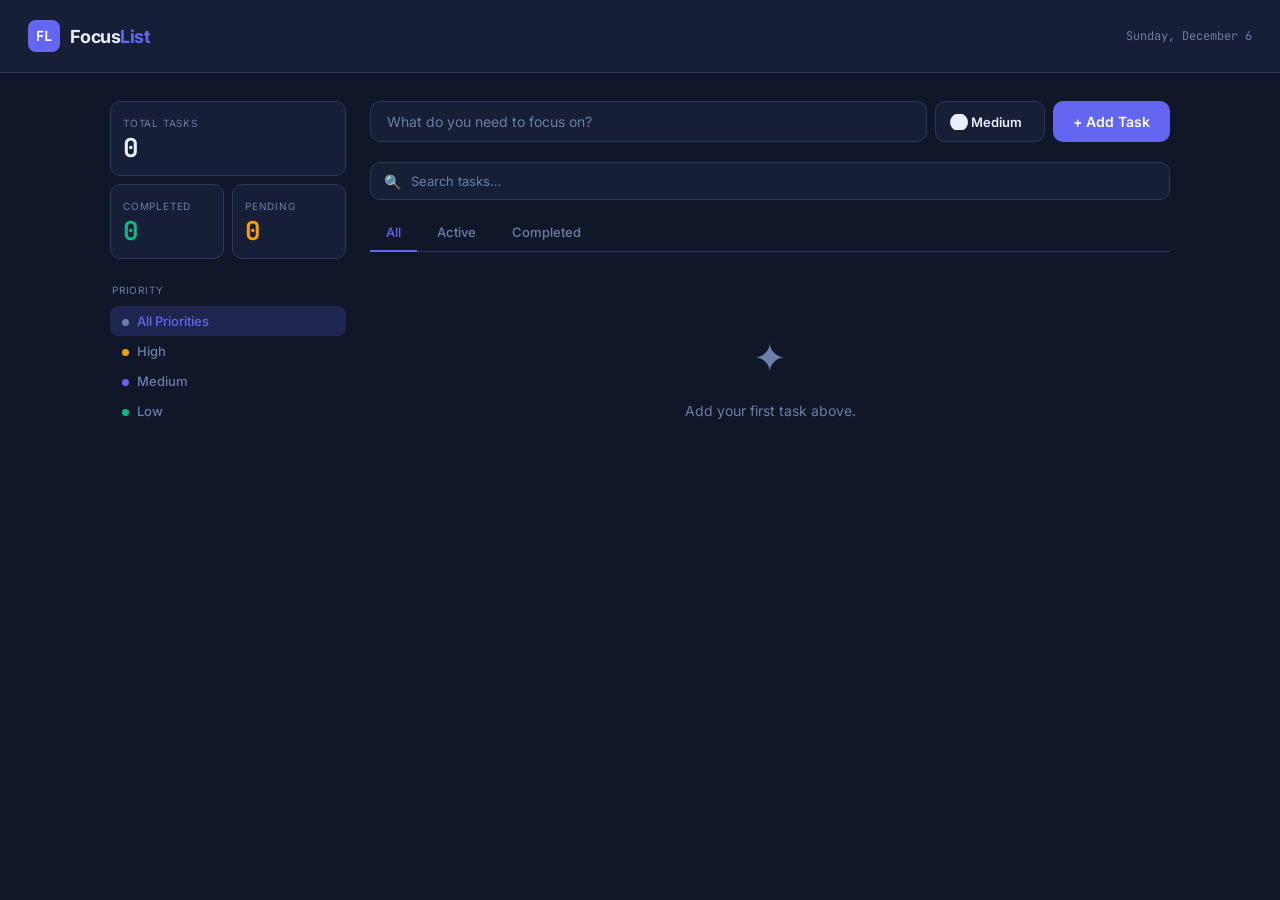
==== index.html @ 8191a0c1 "." ====
<!DOCTYPE html>
<html lang="en">
<head>
  <meta charset="UTF-8">
  <meta name="viewport" content="width=device-width, initial-scale=1, viewport-fit=cover">
  <title>FocusList</title>
  <link rel="preconnect" href="https://fonts.googleapis.com">
  <link href="https://fonts.googleapis.com/css2?family=Inter:wght@400;500;600;700&family=JetBrains+Mono:wght@500;700&display=swap" rel="stylesheet">
  <link rel="stylesheet" href="style.css">
</head>
<body>
<div class="app">

  <header>
    <div class="logo">
      <div class="logo-mark">FL</div>
      <div class="logo-name">Focus<span>List</span></div>
    </div>
    <div class="header-date" id="headerDate"></div>
  </header>

  <main>
    <!-- SIDEBAR -->
    <aside class="sidebar">
      <div class="stats-block">
        <div class="stats-grid">
          <div class="stat-card total">
            <div class="stat-label">Total Tasks</div>
            <div class="stat-value total-v" id="statTotal">0</div>
          </div>
          <div class="stat-card">
            <div class="stat-label">Completed</div>
            <div class="stat-value done-v" id="statDone">0</div>
          </div>
          <div class="stat-card">
            <div class="stat-label">Pending</div>
            <div class="stat-value pend-v" id="statPend">0</div>
          </div>
        </div>
      </div>

      <div class="filter-group">
        <div class="section-label">Priority</div>
        <div class="filter-row" id="prioFilters">
          <button class="filter-btn active" data-prio="All">
            <span class="dot dot-all"></span>All Priorities
          </button>
          <button class="filter-btn" data-prio="High">
            <span class="dot dot-high"></span>High
          </button>
          <button class="filter-btn" data-prio="Medium">
            <span class="dot dot-med"></span>Medium
          </button>
          <button class="filter-btn" data-prio="Low">
            <span class="dot dot-low"></span>Low
          </button>
        </div>
      </div>
    </aside>

    <!-- MAIN PANEL -->
    <section class="panel">

      <!-- Add Task -->
      <div class="add-form">
        <input class="add-input" id="taskInput" type="text" placeholder="What do you need to focus on?" maxlength="200" />
        <select class="prio-select" id="prioSelect">
          <option value="Medium">⬤ Medium</option>
          <option value="High">⬤ High</option>
          <option value="Low">⬤ Low</option>
        </select>
        <button class="add-btn" id="addBtn">+ Add Task</button>
      </div>

      <!-- Search -->
      <div class="search-bar">
        <span class="search-icon">&#128269;</span>
        <input class="search-input" id="searchInput" type="text" placeholder="Search tasks…" />
      </div>

      <!-- Status Tabs -->
      <div class="status-tabs" id="statusTabs">
        <button class="tab-btn active" data-status="All">All</button>
        <button class="tab-btn" data-status="Active">Active</button>
        <button class="tab-btn" data-status="Completed">Completed</button>
      </div>

      <!-- Task List -->
      <div class="task-list" id="taskList"></div>

    </section>
  </main>

</div>
<script src="app.js"></script>
</body>
</html>
---- style.css ----
/* ── CSS VARIABLES ── */
:root {
  --bg:          #0F1729;
  --surface:     #161F35;
  --surface2:    #1E2A42;
  --border:      #2A3A5C;
  --text:        #E8EEFF;
  --muted:       #6B7FA8;
  --accent:      #6366F1;
  --accent-glow: rgba(99, 102, 241, 0.18);
  --high:        #F59E0B;
  --med:         #6366F1;
  --low:         #10B981;
  --danger:      #F43F5E;
  --done-text:   #4A5B80;
  box-sizing: border-box;
  padding-top: env(safe-area-inset-top, 0px);
  padding-bottom: env(safe-area-inset-bottom, 0px);
}

*, *::before, *::after {
  box-sizing: inherit;
  margin: 0;
  padding: 0;
}

html {
  height: 100%;
  scroll-padding-top: env(safe-area-inset-top, 0px);
}

body {
  font-family: 'Inter', sans-serif;
  background: var(--bg);
  color: var(--text);
  min-height: 100%;
  line-height: 1.5;
}

@media (prefers-reduced-motion: reduce) {
  * { transition: none !important; animation: none !important; }
}


/* ── LAYOUT ── */
.app {
  display: flex;
  flex-direction: column;
  min-height: 100vh;
}

header {
  padding: 20px 28px;
  border-bottom: 1px solid var(--border);
  display: flex;
  align-items: center;
  justify-content: space-between;
  background: var(--surface);
  position: sticky;
  top: 0;
  z-index: 10;
}

.logo {
  display: flex;
  align-items: center;
  gap: 10px;
}

.logo-mark {
  width: 32px;
  height: 32px;
  background: var(--accent);
  border-radius: 8px;
  display: flex;
  align-items: center;
  justify-content: center;
  font-family: 'JetBrains Mono', monospace;
  font-weight: 700;
  font-size: 14px;
  color: #fff;
}

.logo-name {
  font-size: 18px;
  font-weight: 700;
  letter-spacing: -0.03em;
}

.logo-name span { color: var(--accent); }

.header-date {
  font-size: 12px;
  color: var(--muted);
  font-family: 'JetBrains Mono', monospace;
}

main {
  display: grid;
  grid-template-columns: 260px 1fr;
  gap: 0;
  flex: 1;
  max-width: 1100px;
  width: 100%;
  margin: 0 auto;
  padding: 28px 20px;
  align-items: start;
}


/* ── SIDEBAR ── */
.sidebar {
  position: sticky;
  top: 88px;
  padding-right: 24px;
}

.stats-grid {
  display: grid;
  grid-template-columns: 1fr 1fr;
  gap: 8px;
  margin-bottom: 24px;
}

.stat-card {
  background: var(--surface);
  border: 1px solid var(--border);
  border-radius: 10px;
  padding: 14px 12px;
}

.stat-card.total { grid-column: span 2; }

.stat-label {
  font-size: 10px;
  color: var(--muted);
  text-transform: uppercase;
  letter-spacing: 0.08em;
  margin-bottom: 4px;
}

.stat-value {
  font-family: 'JetBrains Mono', monospace;
  font-size: 26px;
  font-weight: 700;
  line-height: 1;
}

.stat-value.total-v { color: var(--text); }
.stat-value.done-v  { color: var(--low); }
.stat-value.pend-v  { color: var(--high); }

.section-label {
  font-size: 10px;
  color: var(--muted);
  text-transform: uppercase;
  letter-spacing: 0.08em;
  margin-bottom: 8px;
  padding-left: 2px;
}

.filter-group { margin-bottom: 20px; }

.filter-btn {
  display: block;
  width: 100%;
  background: none;
  border: none;
  cursor: pointer;
  text-align: left;
  color: var(--muted);
  font-family: 'Inter', sans-serif;
  font-size: 13px;
  font-weight: 500;
  padding: 7px 12px;
  border-radius: 8px;
  transition: background 0.15s, color 0.15s;
}

.filter-btn:hover { background: var(--surface2); color: var(--text); }
.filter-btn.active { background: var(--accent-glow); color: var(--accent); }

.filter-btn .dot {
  display: inline-block;
  width: 7px;
  height: 7px;
  border-radius: 50%;
  margin-right: 8px;
  vertical-align: middle;
}

.dot-all  { background: var(--muted); }
.dot-high { background: var(--high); }
.dot-med  { background: var(--med); }
.dot-low  { background: var(--low); }


/* ── MAIN PANEL ── */
.panel { flex: 1; }

.add-form {
  display: flex;
  gap: 8px;
  margin-bottom: 20px;
  flex-wrap: wrap;
}

.add-input {
  flex: 1;
  min-width: 180px;
  background: var(--surface);
  border: 1px solid var(--border);
  border-radius: 10px;
  padding: 11px 16px;
  font-family: 'Inter', sans-serif;
  font-size: 14px;
  color: var(--text);
  outline: none;
  transition: border-color 0.15s;
}

.add-input:focus { border-color: var(--accent); }
.add-input::placeholder { color: var(--muted); }

.prio-select {
  background: var(--surface);
  border: 1px solid var(--border);
  border-radius: 10px;
  padding: 11px 14px;
  font-family: 'Inter', sans-serif;
  font-size: 13px;
  font-weight: 600;
  color: var(--text);
  outline: none;
  cursor: pointer;
  transition: border-color 0.15s;
  appearance: none;
  -webkit-appearance: none;
  min-width: 110px;
}

.prio-select:focus { border-color: var(--accent); }
.prio-select option { background: var(--surface); }

.add-btn {
  background: var(--accent);
  border: none;
  border-radius: 10px;
  color: #fff;
  font-family: 'Inter', sans-serif;
  font-size: 14px;
  font-weight: 600;
  padding: 11px 20px;
  cursor: pointer;
  transition: opacity 0.15s, transform 0.1s;
  white-space: nowrap;
}

.add-btn:hover  { opacity: 0.88; }
.add-btn:active { transform: scale(0.97); }

.search-bar {
  position: relative;
  margin-bottom: 16px;
}

.search-icon {
  position: absolute;
  left: 14px;
  top: 50%;
  transform: translateY(-50%);
  color: var(--muted);
  pointer-events: none;
  font-size: 14px;
}

.search-input {
  width: 100%;
  background: var(--surface);
  border: 1px solid var(--border);
  border-radius: 10px;
  padding: 10px 16px 10px 40px;
  font-family: 'Inter', sans-serif;
  font-size: 13px;
  color: var(--text);
  outline: none;
  transition: border-color 0.15s;
}

.search-input:focus { border-color: var(--accent); }
.search-input::placeholder { color: var(--muted); }

.status-tabs {
  display: flex;
  gap: 4px;
  margin-bottom: 16px;
  border-bottom: 1px solid var(--border);
  padding-bottom: 0;
}

.tab-btn {
  background: none;
  border: none;
  cursor: pointer;
  font-family: 'Inter', sans-serif;
  font-size: 13px;
  font-weight: 500;
  color: var(--muted);
  padding: 8px 16px 10px;
  border-bottom: 2px solid transparent;
  margin-bottom: -1px;
  transition: color 0.15s, border-color 0.15s;
}

.tab-btn:hover { color: var(--text); }
.tab-btn.active { color: var(--accent); border-bottom-color: var(--accent); }


/* ── TASK LIST ── */
.task-list {
  display: flex;
  flex-direction: column;
  gap: 8px;
}

.task-item {
  background: var(--surface);
  border: 1px solid var(--border);
  border-radius: 10px;
  padding: 14px 16px;
  display: flex;
  align-items: flex-start;
  gap: 12px;
  border-left: 3px solid transparent;
  transition: border-color 0.15s, background 0.15s;
}

.task-item:hover { background: var(--surface2); }
.task-item[data-priority="High"]   { border-left-color: var(--high); }
.task-item[data-priority="Medium"] { border-left-color: var(--med);  }
.task-item[data-priority="Low"]    { border-left-color: var(--low);  }

.task-item.done { opacity: 0.6; }
.task-item.done .task-title {
  text-decoration: line-through;
  color: var(--done-text);
}

.check-btn {
  width: 20px;
  height: 20px;
  min-width: 20px;
  border-radius: 6px;
  border: 2px solid var(--border);
  background: none;
  cursor: pointer;
  display: flex;
  align-items: center;
  justify-content: center;
  transition: border-color 0.15s, background 0.15s;
  margin-top: 1px;
}

.check-btn:hover { border-color: var(--low); }
.check-btn.checked { background: var(--low); border-color: var(--low); }

.check-btn .tick {
  color: #fff;
  font-size: 11px;
  display: none;
}
.check-btn.checked .tick { display: block; }

.task-body {
  flex: 1;
  min-width: 0;
}

.task-title {
  font-size: 14px;
  font-weight: 500;
  word-break: break-word;
}

.task-meta {
  display: flex;
  align-items: center;
  gap: 8px;
  margin-top: 5px;
  flex-wrap: wrap;
}

.priority-badge {
  font-size: 10px;
  font-weight: 600;
  padding: 2px 8px;
  border-radius: 20px;
  font-family: 'JetBrains Mono', monospace;
  letter-spacing: 0.04em;
}

.badge-High   { background: rgba(245, 158, 11, 0.15); color: var(--high); }
.badge-Medium { background: rgba(99, 102, 241, 0.15);  color: var(--med);  }
.badge-Low    { background: rgba(16, 185, 129, 0.15);  color: var(--low);  }

.task-actions {
  display: flex;
  gap: 6px;
}

.icon-btn {
  background: none;
  border: none;
  cursor: pointer;
  color: var(--muted);
  padding: 4px;
  border-radius: 6px;
  font-size: 14px;
  transition: color 0.15s, background 0.15s;
  line-height: 1;
}

.icon-btn:hover        { background: var(--surface2); }
.icon-btn.edit:hover   { color: var(--accent); }
.icon-btn.del:hover    { color: var(--danger); }


/* ── INLINE EDIT ── */
.task-edit-input {
  background: var(--surface2);
  border: 1px solid var(--accent);
  border-radius: 6px;
  padding: 4px 10px;
  font-family: 'Inter', sans-serif;
  font-size: 14px;
  font-weight: 500;
  color: var(--text);
  outline: none;
  width: 100%;
}


/* ── EMPTY STATE ── */
.empty-state {
  text-align: center;
  padding: 60px 20px;
  color: var(--muted);
}

.empty-icon { font-size: 40px; margin-bottom: 12px; }
.empty-msg  { font-size: 14px; }


/* ── SCROLLBAR ── */
::-webkit-scrollbar { width: 6px; }
::-webkit-scrollbar-track { background: transparent; }
::-webkit-scrollbar-thumb { background: var(--border); border-radius: 3px; }


/* ── RESPONSIVE ── */
@media (max-width: 780px) {
  main {
    grid-template-columns: 1fr;
    padding: 16px 12px;
  }

  .sidebar {
    position: static;
    padding-right: 0;
    margin-bottom: 20px;
    display: grid;
    grid-template-columns: 1fr 1fr;
    gap: 0 16px;
  }

  .stats-block { grid-column: span 2; }

  .filter-row {
    display: flex;
    gap: 6px;
    flex-wrap: wrap;
  }

  .filter-btn { width: auto; }
}

@media (max-width: 480px) {
  header { padding: 14px 16px; }
  .logo-name { font-size: 16px; }
  .add-form { flex-direction: column; }
  .add-input, .prio-select, .add-btn { width: 100%; min-width: unset; }
}
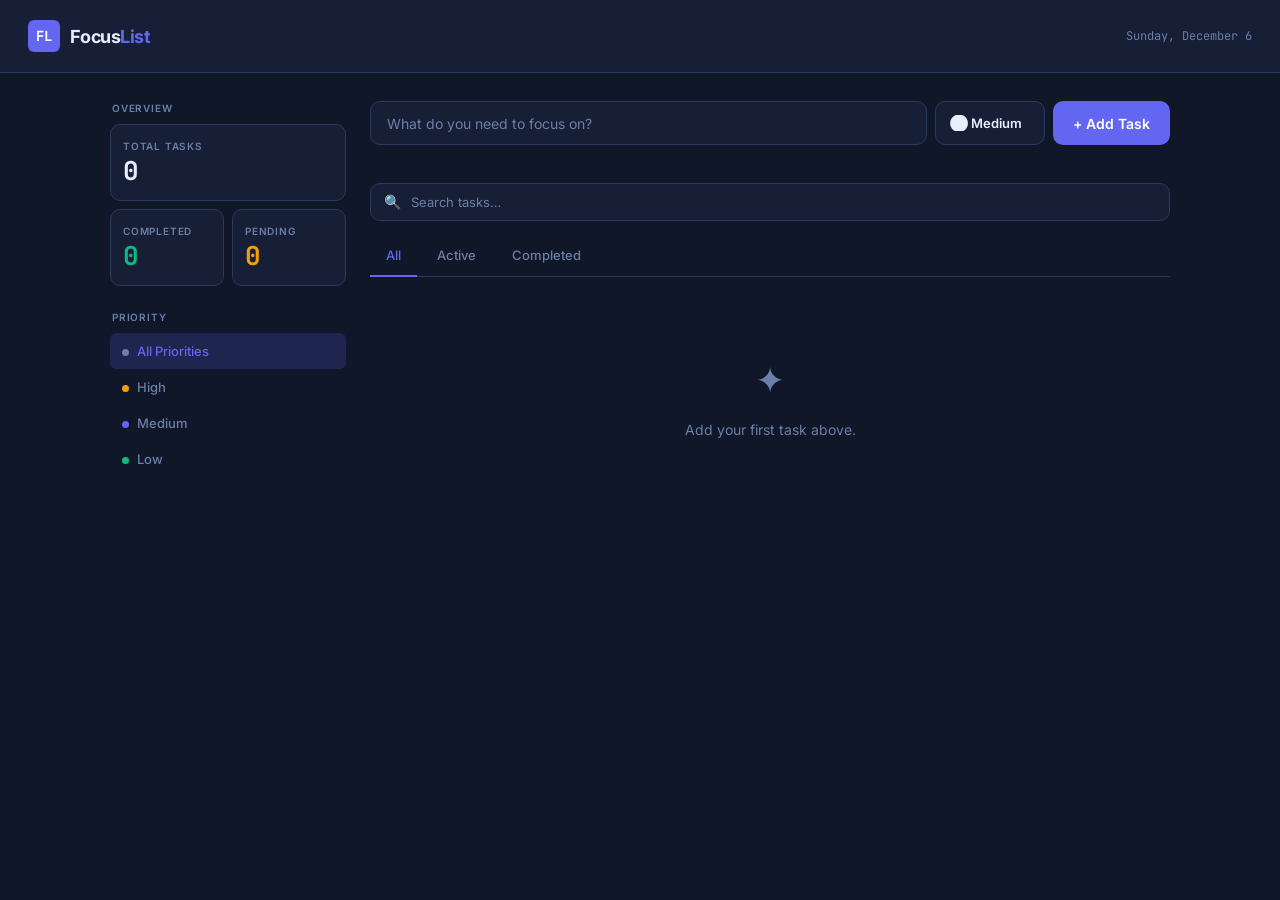
==== commit 6a0440b1: "." ====
--- a/index.html
+++ b/index.html
@@ -3,95 +3,150 @@
 <head>
   <meta charset="UTF-8">
   <meta name="viewport" content="width=device-width, initial-scale=1, viewport-fit=cover">
-  <title>FocusList</title>
+  <meta name="description" content="FocusList — A clean, accessible task management app to organize your daily focus.">
+  <meta name="theme-color" content="#0F1729">
+  <title>FocusList — Stay Focused</title>
+
+  <!-- Preconnect for performance -->
   <link rel="preconnect" href="https://fonts.googleapis.com">
+  <link rel="preconnect" href="https://fonts.gstatic.com" crossorigin>
   <link href="https://fonts.googleapis.com/css2?family=Inter:wght@400;500;600;700&family=JetBrains+Mono:wght@500;700&display=swap" rel="stylesheet">
   <link rel="stylesheet" href="style.css">
 </head>
 <body>
-<div class="app">
 
-  <header>
-    <div class="logo">
-      <div class="logo-mark">FL</div>
+<!-- ── SKIP NAVIGATION (Accessibility) ── -->
+<a href="#main-content" class="skip-link">Skip to main content</a>
+
+<div class="app" id="app">
+
+  <!-- ── HEADER ── -->
+  <header role="banner">
+    <div class="logo" aria-label="FocusList application">
+      <div class="logo-mark" aria-hidden="true">FL</div>
       <div class="logo-name">Focus<span>List</span></div>
     </div>
-    <div class="header-date" id="headerDate"></div>
+    <time class="header-date" id="headerDate" aria-live="polite"></time>
   </header>
 
-  <main>
+  <!-- ── MAIN ── -->
+  <main id="main-content" role="main">
+
     <!-- SIDEBAR -->
-    <aside class="sidebar">
-      <div class="stats-block">
-        <div class="stats-grid">
-          <div class="stat-card total">
-            <div class="stat-label">Total Tasks</div>
-            <div class="stat-value total-v" id="statTotal">0</div>
+    <aside class="sidebar" aria-label="Task statistics and filters">
+
+      <!-- Statistics -->
+      <section class="stats-block" aria-label="Task statistics">
+        <h2 class="section-label">Overview</h2>
+        <div class="stats-grid" role="group" aria-label="Task counts">
+          <div class="stat-card total" role="status" aria-label="Total tasks">
+            <div class="stat-label" id="lbl-total">Total Tasks</div>
+            <div class="stat-value total-v" id="statTotal" aria-labelledby="lbl-total">0</div>
           </div>
-          <div class="stat-card">
-            <div class="stat-label">Completed</div>
-            <div class="stat-value done-v" id="statDone">0</div>
+          <div class="stat-card" role="status" aria-label="Completed tasks">
+            <div class="stat-label" id="lbl-done">Completed</div>
+            <div class="stat-value done-v" id="statDone" aria-labelledby="lbl-done">0</div>
           </div>
-          <div class="stat-card">
-            <div class="stat-label">Pending</div>
-            <div class="stat-value pend-v" id="statPend">0</div>
+          <div class="stat-card" role="status" aria-label="Pending tasks">
+            <div class="stat-label" id="lbl-pend">Pending</div>
+            <div class="stat-value pend-v" id="statPend" aria-labelledby="lbl-pend">0</div>
           </div>
         </div>
-      </div>
+      </section>
 
-      <div class="filter-group">
-        <div class="section-label">Priority</div>
-        <div class="filter-row" id="prioFilters">
-          <button class="filter-btn active" data-prio="All">
-            <span class="dot dot-all"></span>All Priorities
+      <!-- Priority Filter -->
+      <nav class="filter-group" aria-label="Filter by priority">
+        <h2 class="section-label">Priority</h2>
+        <div class="filter-row" id="prioFilters" role="group" aria-label="Priority filter buttons">
+          <button class="filter-btn active" data-prio="All" aria-pressed="true" aria-label="Show all priorities">
+            <span class="dot dot-all" aria-hidden="true"></span>All Priorities
           </button>
-          <button class="filter-btn" data-prio="High">
-            <span class="dot dot-high"></span>High
+          <button class="filter-btn" data-prio="High" aria-pressed="false" aria-label="Show high priority tasks">
+            <span class="dot dot-high" aria-hidden="true"></span>High
           </button>
-          <button class="filter-btn" data-prio="Medium">
-            <span class="dot dot-med"></span>Medium
+          <button class="filter-btn" data-prio="Medium" aria-pressed="false" aria-label="Show medium priority tasks">
+            <span class="dot dot-med" aria-hidden="true"></span>Medium
           </button>
-          <button class="filter-btn" data-prio="Low">
-            <span class="dot dot-low"></span>Low
+          <button class="filter-btn" data-prio="Low" aria-pressed="false" aria-label="Show low priority tasks">
+            <span class="dot dot-low" aria-hidden="true"></span>Low
           </button>
         </div>
-      </div>
+      </nav>
+
     </aside>
 
     <!-- MAIN PANEL -->
-    <section class="panel">
+    <section class="panel" aria-label="Task management">
 
-      <!-- Add Task -->
-      <div class="add-form">
-        <input class="add-input" id="taskInput" type="text" placeholder="What do you need to focus on?" maxlength="200" />
-        <select class="prio-select" id="prioSelect">
+      <!-- Add Task Form -->
+      <div class="add-form" role="form" aria-label="Add new task">
+        <label for="taskInput" class="sr-only">Task title</label>
+        <input
+          class="add-input"
+          id="taskInput"
+          type="text"
+          placeholder="What do you need to focus on?"
+          maxlength="200"
+          autocomplete="off"
+          aria-label="Enter task title"
+          aria-describedby="task-hint"
+        />
+        <span id="task-hint" class="sr-only">Press Enter or click Add Task to save</span>
+
+        <label for="prioSelect" class="sr-only">Priority level</label>
+        <select class="prio-select" id="prioSelect" aria-label="Select task priority">
           <option value="Medium">⬤ Medium</option>
           <option value="High">⬤ High</option>
           <option value="Low">⬤ Low</option>
         </select>
-        <button class="add-btn" id="addBtn">+ Add Task</button>
+
+        <button class="add-btn" id="addBtn" type="button" aria-label="Add new task">
+          + Add Task
+        </button>
       </div>
+
+      <!-- Input validation message -->
+      <div id="inputError" class="input-error" role="alert" aria-live="assertive" aria-atomic="true"></div>
 
       <!-- Search -->
       <div class="search-bar">
-        <span class="search-icon">&#128269;</span>
-        <input class="search-input" id="searchInput" type="text" placeholder="Search tasks…" />
+        <span class="search-icon" aria-hidden="true">&#128269;</span>
+        <label for="searchInput" class="sr-only">Search tasks</label>
+        <input
+          class="search-input"
+          id="searchInput"
+          type="search"
+          placeholder="Search tasks…"
+          aria-label="Search tasks by title"
+          autocomplete="off"
+        />
       </div>
 
       <!-- Status Tabs -->
-      <div class="status-tabs" id="statusTabs">
-        <button class="tab-btn active" data-status="All">All</button>
-        <button class="tab-btn" data-status="Active">Active</button>
-        <button class="tab-btn" data-status="Completed">Completed</button>
+      <div class="status-tabs" id="statusTabs" role="tablist" aria-label="Filter tasks by status">
+        <button class="tab-btn active" data-status="All"       role="tab" aria-selected="true"  aria-controls="taskList">All</button>
+        <button class="tab-btn"        data-status="Active"    role="tab" aria-selected="false" aria-controls="taskList">Active</button>
+        <button class="tab-btn"        data-status="Completed" role="tab" aria-selected="false" aria-controls="taskList">Completed</button>
       </div>
 
       <!-- Task List -->
-      <div class="task-list" id="taskList"></div>
+      <div
+        class="task-list"
+        id="taskList"
+        role="list"
+        aria-label="Task list"
+        aria-live="polite"
+        aria-relevant="additions removals"
+      ></div>
+
+      <!-- Screen reader announcements -->
+      <div id="srAnnounce" class="sr-only" aria-live="assertive" aria-atomic="true"></div>
 
     </section>
   </main>
 
 </div>
+
 <script src="app.js"></script>
 </body>
 </html>
--- a/style.css
+++ b/style.css
@@ -1,4 +1,10 @@
-/* ── CSS VARIABLES ── */
+/* ============================================
+   FocusList — style.css
+   Clean Architecture: variables → reset →
+   layout → components → states → responsive
+   ============================================ */
+
+/* ── 1. DESIGN TOKENS ── */
 :root {
   --bg:          #0F1729;
   --surface:     #161F35;
@@ -12,12 +18,33 @@
   --med:         #6366F1;
   --low:         #10B981;
   --danger:      #F43F5E;
+  --danger-bg:   rgba(244, 63, 94, 0.12);
   --done-text:   #4A5B80;
+  --success-bg:  rgba(16, 185, 129, 0.12);
+
+  /* Spacing scale */
+  --sp-xs: 4px;
+  --sp-sm: 8px;
+  --sp-md: 16px;
+  --sp-lg: 24px;
+  --sp-xl: 28px;
+
+  /* Border radius */
+  --radius-sm: 6px;
+  --radius-md: 10px;
+  --radius-lg: 14px;
+
+  /* Transitions */
+  --t-fast: 0.12s ease;
+  --t-base: 0.2s ease;
+
+  /* Safe area */
   box-sizing: border-box;
   padding-top: env(safe-area-inset-top, 0px);
   padding-bottom: env(safe-area-inset-bottom, 0px);
 }
 
+/* ── 2. RESET ── */
 *, *::before, *::after {
   box-sizing: inherit;
   margin: 0;
@@ -27,22 +54,68 @@
 html {
   height: 100%;
   scroll-padding-top: env(safe-area-inset-top, 0px);
+  -webkit-text-size-adjust: 100%;
 }
 
 body {
-  font-family: 'Inter', sans-serif;
+  font-family: 'Inter', system-ui, -apple-system, sans-serif;
   background: var(--bg);
   color: var(--text);
   min-height: 100%;
   line-height: 1.5;
-}
-
+  -webkit-font-smoothing: antialiased;
+  -moz-osx-font-smoothing: grayscale;
+}
+
+/* ── 3. REDUCED MOTION ── */
 @media (prefers-reduced-motion: reduce) {
-  * { transition: none !important; animation: none !important; }
-}
-
-
-/* ── LAYOUT ── */
+  *, *::before, *::after {
+    transition-duration: 0.01ms !important;
+    animation-duration: 0.01ms !important;
+  }
+}
+
+/* ── 4. ACCESSIBILITY UTILITIES ── */
+.sr-only {
+  position: absolute;
+  width: 1px; height: 1px;
+  padding: 0; margin: -1px;
+  overflow: hidden;
+  clip: rect(0, 0, 0, 0);
+  white-space: nowrap;
+  border: 0;
+}
+
+/* Skip link */
+.skip-link {
+  position: absolute;
+  top: -100%;
+  left: 16px;
+  background: var(--accent);
+  color: #fff;
+  padding: 8px 16px;
+  border-radius: 0 0 var(--radius-md) var(--radius-md);
+  font-size: 14px;
+  font-weight: 600;
+  text-decoration: none;
+  z-index: 1000;
+  transition: top var(--t-fast);
+}
+.skip-link:focus {
+  top: 0;
+  outline: 3px solid #fff;
+  outline-offset: 2px;
+}
+
+/* Global focus style — keyboard navigation */
+:focus-visible {
+  outline: 2px solid var(--accent);
+  outline-offset: 3px;
+  border-radius: var(--radius-sm);
+}
+:focus:not(:focus-visible) { outline: none; }
+
+/* ── 5. LAYOUT ── */
 .app {
   display: flex;
   flex-direction: column;
@@ -50,7 +123,7 @@
 }
 
 header {
-  padding: 20px 28px;
+  padding: 20px var(--sp-xl);
   border-bottom: 1px solid var(--border);
   display: flex;
   align-items: center;
@@ -58,9 +131,26 @@
   background: var(--surface);
   position: sticky;
   top: 0;
-  z-index: 10;
-}
-
+  z-index: 100;
+  /* Performance: promote to own layer */
+  will-change: transform;
+  contain: layout style;
+}
+
+main {
+  display: grid;
+  grid-template-columns: 260px 1fr;
+  flex: 1;
+  max-width: 1100px;
+  width: 100%;
+  margin: 0 auto;
+  padding: var(--sp-xl) 20px;
+  align-items: start;
+  /* Contain layout for perf */
+  contain: layout;
+}
+
+/* ── 6. LOGO ── */
 .logo {
   display: flex;
   align-items: center;
@@ -68,10 +158,9 @@
 }
 
 .logo-mark {
-  width: 32px;
-  height: 32px;
+  width: 32px; height: 32px;
   background: var(--accent);
-  border-radius: 8px;
+  border-radius: var(--radius-sm);
   display: flex;
   align-items: center;
   justify-content: center;
@@ -79,14 +168,16 @@
   font-weight: 700;
   font-size: 14px;
   color: #fff;
+  /* Prevent text selection */
+  user-select: none;
 }
 
 .logo-name {
   font-size: 18px;
   font-weight: 700;
   letter-spacing: -0.03em;
-}
-
+  user-select: none;
+}
 .logo-name span { color: var(--accent); }
 
 .header-date {
@@ -95,40 +186,29 @@
   font-family: 'JetBrains Mono', monospace;
 }
 
-main {
-  display: grid;
-  grid-template-columns: 260px 1fr;
-  gap: 0;
-  flex: 1;
-  max-width: 1100px;
-  width: 100%;
-  margin: 0 auto;
-  padding: 28px 20px;
-  align-items: start;
-}
-
-
-/* ── SIDEBAR ── */
+/* ── 7. SIDEBAR ── */
 .sidebar {
   position: sticky;
   top: 88px;
-  padding-right: 24px;
-}
-
+  padding-right: var(--sp-lg);
+}
+
+/* ── 8. STATISTICS ── */
 .stats-grid {
   display: grid;
   grid-template-columns: 1fr 1fr;
-  gap: 8px;
-  margin-bottom: 24px;
+  gap: var(--sp-sm);
+  margin-bottom: var(--sp-lg);
 }
 
 .stat-card {
   background: var(--surface);
   border: 1px solid var(--border);
-  border-radius: 10px;
+  border-radius: var(--radius-md);
   padding: 14px 12px;
-}
-
+  transition: border-color var(--t-base);
+}
+.stat-card:hover { border-color: var(--accent); }
 .stat-card.total { grid-column: span 2; }
 
 .stat-label {
@@ -136,7 +216,8 @@
   color: var(--muted);
   text-transform: uppercase;
   letter-spacing: 0.08em;
-  margin-bottom: 4px;
+  margin-bottom: var(--sp-xs);
+  font-weight: 600;
 }
 
 .stat-value {
@@ -144,19 +225,23 @@
   font-size: 26px;
   font-weight: 700;
   line-height: 1;
-}
-
+  /* Prevent layout shift on number change */
+  min-width: 2ch;
+  display: inline-block;
+}
 .stat-value.total-v { color: var(--text); }
 .stat-value.done-v  { color: var(--low); }
 .stat-value.pend-v  { color: var(--high); }
 
+/* ── 9. FILTERS ── */
 .section-label {
   font-size: 10px;
   color: var(--muted);
   text-transform: uppercase;
   letter-spacing: 0.08em;
-  margin-bottom: 8px;
+  margin-bottom: var(--sp-sm);
   padding-left: 2px;
+  font-weight: 600;
 }
 
 .filter-group { margin-bottom: 20px; }
@@ -173,34 +258,37 @@
   font-size: 13px;
   font-weight: 500;
   padding: 7px 12px;
-  border-radius: 8px;
-  transition: background 0.15s, color 0.15s;
-}
-
-.filter-btn:hover { background: var(--surface2); color: var(--text); }
-.filter-btn.active { background: var(--accent-glow); color: var(--accent); }
-
-.filter-btn .dot {
+  border-radius: var(--radius-sm);
+  transition: background var(--t-fast), color var(--t-fast);
+  /* Minimum touch target */
+  min-height: 36px;
+}
+.filter-btn:hover         { background: var(--surface2); color: var(--text); }
+.filter-btn.active,
+.filter-btn[aria-pressed="true"] {
+  background: var(--accent-glow);
+  color: var(--accent);
+}
+
+.dot {
   display: inline-block;
-  width: 7px;
-  height: 7px;
+  width: 7px; height: 7px;
   border-radius: 50%;
-  margin-right: 8px;
+  margin-right: var(--sp-sm);
   vertical-align: middle;
 }
-
 .dot-all  { background: var(--muted); }
-.dot-high { background: var(--high); }
-.dot-med  { background: var(--med); }
-.dot-low  { background: var(--low); }
-
-
-/* ── MAIN PANEL ── */
+.dot-high { background: var(--high);  }
+.dot-med  { background: var(--med);   }
+.dot-low  { background: var(--low);   }
+
+/* ── 10. PANEL ── */
 .panel { flex: 1; }
 
+/* ── 11. ADD FORM ── */
 .add-form {
   display: flex;
-  gap: 8px;
+  gap: var(--sp-sm);
   margin-bottom: 20px;
   flex-wrap: wrap;
 }
@@ -210,22 +298,25 @@
   min-width: 180px;
   background: var(--surface);
   border: 1px solid var(--border);
-  border-radius: 10px;
-  padding: 11px 16px;
+  border-radius: var(--radius-md);
+  padding: 11px var(--sp-md);
   font-family: 'Inter', sans-serif;
   font-size: 14px;
   color: var(--text);
   outline: none;
-  transition: border-color 0.15s;
-}
-
-.add-input:focus { border-color: var(--accent); }
+  transition: border-color var(--t-fast), box-shadow var(--t-fast);
+}
+.add-input:focus {
+  border-color: var(--accent);
+  box-shadow: 0 0 0 3px var(--accent-glow);
+}
 .add-input::placeholder { color: var(--muted); }
+.add-input.error        { border-color: var(--danger); box-shadow: 0 0 0 3px var(--danger-bg); }
 
 .prio-select {
   background: var(--surface);
   border: 1px solid var(--border);
-  border-radius: 10px;
+  border-radius: var(--radius-md);
   padding: 11px 14px;
   font-family: 'Inter', sans-serif;
   font-size: 13px;
@@ -233,35 +324,47 @@
   color: var(--text);
   outline: none;
   cursor: pointer;
-  transition: border-color 0.15s;
+  transition: border-color var(--t-fast);
   appearance: none;
   -webkit-appearance: none;
   min-width: 110px;
-}
-
-.prio-select:focus { border-color: var(--accent); }
-.prio-select option { background: var(--surface); }
+  min-height: 44px;
+}
+.prio-select:focus { border-color: var(--accent); box-shadow: 0 0 0 3px var(--accent-glow); }
+.prio-select option { background: var(--surface2); }
 
 .add-btn {
   background: var(--accent);
   border: none;
-  border-radius: 10px;
+  border-radius: var(--radius-md);
   color: #fff;
   font-family: 'Inter', sans-serif;
   font-size: 14px;
   font-weight: 600;
   padding: 11px 20px;
   cursor: pointer;
-  transition: opacity 0.15s, transform 0.1s;
+  transition: opacity var(--t-fast), transform var(--t-fast);
   white-space: nowrap;
-}
-
+  min-height: 44px;
+}
 .add-btn:hover  { opacity: 0.88; }
 .add-btn:active { transform: scale(0.97); }
 
+/* ── 12. VALIDATION ERROR ── */
+.input-error {
+  font-size: 12px;
+  color: var(--danger);
+  margin-top: -12px;
+  margin-bottom: 12px;
+  padding-left: 4px;
+  min-height: 18px;
+  transition: opacity var(--t-fast);
+}
+
+/* ── 13. SEARCH ── */
 .search-bar {
   position: relative;
-  margin-bottom: 16px;
+  margin-bottom: var(--sp-md);
 }
 
 .search-icon {
@@ -272,30 +375,37 @@
   color: var(--muted);
   pointer-events: none;
   font-size: 14px;
+  line-height: 1;
 }
 
 .search-input {
   width: 100%;
   background: var(--surface);
   border: 1px solid var(--border);
-  border-radius: 10px;
-  padding: 10px 16px 10px 40px;
+  border-radius: var(--radius-md);
+  padding: 10px var(--sp-md) 10px 40px;
   font-family: 'Inter', sans-serif;
   font-size: 13px;
   color: var(--text);
   outline: none;
-  transition: border-color 0.15s;
-}
-
-.search-input:focus { border-color: var(--accent); }
+  transition: border-color var(--t-fast), box-shadow var(--t-fast);
+  /* Remove default search clear button styling */
+  -webkit-appearance: none;
+}
+.search-input:focus {
+  border-color: var(--accent);
+  box-shadow: 0 0 0 3px var(--accent-glow);
+}
 .search-input::placeholder { color: var(--muted); }
-
+/* Clear button */
+.search-input::-webkit-search-cancel-button { cursor: pointer; }
+
+/* ── 14. STATUS TABS ── */
 .status-tabs {
   display: flex;
   gap: 4px;
-  margin-bottom: 16px;
+  margin-bottom: var(--sp-md);
   border-bottom: 1px solid var(--border);
-  padding-bottom: 0;
 }
 
 .tab-btn {
@@ -306,130 +416,128 @@
   font-size: 13px;
   font-weight: 500;
   color: var(--muted);
-  padding: 8px 16px 10px;
+  padding: 8px var(--sp-md) 10px;
   border-bottom: 2px solid transparent;
   margin-bottom: -1px;
-  transition: color 0.15s, border-color 0.15s;
-}
-
-.tab-btn:hover { color: var(--text); }
-.tab-btn.active { color: var(--accent); border-bottom-color: var(--accent); }
-
-
-/* ── TASK LIST ── */
+  transition: color var(--t-fast), border-color var(--t-fast);
+  min-height: 40px;
+}
+.tab-btn:hover                  { color: var(--text); }
+.tab-btn.active,
+.tab-btn[aria-selected="true"]  { color: var(--accent); border-bottom-color: var(--accent); }
+
+/* ── 15. TASK LIST ── */
 .task-list {
   display: flex;
   flex-direction: column;
-  gap: 8px;
+  gap: var(--sp-sm);
+  /* Contain repaints */
+  contain: content;
 }
 
 .task-item {
   background: var(--surface);
   border: 1px solid var(--border);
-  border-radius: 10px;
-  padding: 14px 16px;
+  border-radius: var(--radius-md);
+  padding: 14px var(--sp-md);
   display: flex;
   align-items: flex-start;
   gap: 12px;
   border-left: 3px solid transparent;
-  transition: border-color 0.15s, background 0.15s;
-}
-
+  transition: border-color var(--t-fast), background var(--t-fast);
+  /* Improve paint performance */
+  contain: layout style;
+}
 .task-item:hover { background: var(--surface2); }
+
+/* Priority border colours */
 .task-item[data-priority="High"]   { border-left-color: var(--high); }
 .task-item[data-priority="Medium"] { border-left-color: var(--med);  }
 .task-item[data-priority="Low"]    { border-left-color: var(--low);  }
 
-.task-item.done { opacity: 0.6; }
+/* Completed state */
+.task-item.done { opacity: 0.58; }
 .task-item.done .task-title {
   text-decoration: line-through;
   color: var(--done-text);
 }
 
+/* ── 16. CHECKBOX ── */
 .check-btn {
-  width: 20px;
-  height: 20px;
-  min-width: 20px;
-  border-radius: 6px;
+  width: 22px; height: 22px;
+  min-width: 22px;
+  border-radius: var(--radius-sm);
   border: 2px solid var(--border);
   background: none;
   cursor: pointer;
   display: flex;
   align-items: center;
   justify-content: center;
-  transition: border-color 0.15s, background 0.15s;
+  transition: border-color var(--t-fast), background var(--t-fast);
   margin-top: 1px;
-}
-
-.check-btn:hover { border-color: var(--low); }
-.check-btn.checked { background: var(--low); border-color: var(--low); }
-
-.check-btn .tick {
-  color: #fff;
-  font-size: 11px;
-  display: none;
-}
-.check-btn.checked .tick { display: block; }
-
-.task-body {
-  flex: 1;
-  min-width: 0;
-}
-
-.task-title {
-  font-size: 14px;
-  font-weight: 500;
-  word-break: break-word;
-}
-
-.task-meta {
-  display: flex;
-  align-items: center;
-  gap: 8px;
-  margin-top: 5px;
-  flex-wrap: wrap;
-}
+  /* Minimum touch target via padding trick */
+  padding: 0;
+  position: relative;
+}
+/* Expanded touch target without affecting layout */
+.check-btn::before {
+  content: '';
+  position: absolute;
+  inset: -8px;
+}
+.check-btn:hover           { border-color: var(--low); }
+.check-btn.checked         { background: var(--low); border-color: var(--low); }
+.check-btn .tick           { color: #fff; font-size: 11px; display: none; line-height: 1; }
+.check-btn.checked .tick   { display: block; }
+
+/* ── 17. TASK BODY ── */
+.task-body    { flex: 1; min-width: 0; }
+.task-title   { font-size: 14px; font-weight: 500; word-break: break-word; }
+.task-meta    { display: flex; align-items: center; gap: var(--sp-sm); margin-top: 5px; flex-wrap: wrap; }
 
 .priority-badge {
   font-size: 10px;
-  font-weight: 600;
+  font-weight: 700;
   padding: 2px 8px;
   border-radius: 20px;
   font-family: 'JetBrains Mono', monospace;
   letter-spacing: 0.04em;
-}
-
+  /* Prevent badge from being the click target for edit */
+  pointer-events: none;
+}
 .badge-High   { background: rgba(245, 158, 11, 0.15); color: var(--high); }
 .badge-Medium { background: rgba(99, 102, 241, 0.15);  color: var(--med);  }
 .badge-Low    { background: rgba(16, 185, 129, 0.15);  color: var(--low);  }
 
-.task-actions {
-  display: flex;
-  gap: 6px;
-}
+/* ── 18. TASK ACTIONS ── */
+.task-actions { display: flex; gap: var(--sp-xs); }
 
 .icon-btn {
   background: none;
   border: none;
   cursor: pointer;
   color: var(--muted);
-  padding: 4px;
-  border-radius: 6px;
-  font-size: 14px;
-  transition: color 0.15s, background 0.15s;
+  padding: 6px;
+  border-radius: var(--radius-sm);
+  font-size: 15px;
+  transition: color var(--t-fast), background var(--t-fast);
   line-height: 1;
-}
-
-.icon-btn:hover        { background: var(--surface2); }
-.icon-btn.edit:hover   { color: var(--accent); }
-.icon-btn.del:hover    { color: var(--danger); }
-
-
-/* ── INLINE EDIT ── */
+  /* Minimum touch target */
+  min-width: 32px;
+  min-height: 32px;
+  display: flex;
+  align-items: center;
+  justify-content: center;
+}
+.icon-btn:hover       { background: var(--surface2); }
+.icon-btn.edit:hover  { color: var(--accent); }
+.icon-btn.del:hover   { color: var(--danger); background: var(--danger-bg); }
+
+/* ── 19. INLINE EDIT INPUT ── */
 .task-edit-input {
   background: var(--surface2);
   border: 1px solid var(--accent);
-  border-radius: 6px;
+  border-radius: var(--radius-sm);
   padding: 4px 10px;
   font-family: 'Inter', sans-serif;
   font-size: 14px;
@@ -437,31 +545,29 @@
   color: var(--text);
   outline: none;
   width: 100%;
-}
-
-
-/* ── EMPTY STATE ── */
+  box-shadow: 0 0 0 3px var(--accent-glow);
+}
+
+/* ── 20. EMPTY STATE ── */
 .empty-state {
   text-align: center;
   padding: 60px 20px;
   color: var(--muted);
 }
-
-.empty-icon { font-size: 40px; margin-bottom: 12px; }
-.empty-msg  { font-size: 14px; }
-
-
-/* ── SCROLLBAR ── */
-::-webkit-scrollbar { width: 6px; }
+.empty-icon { font-size: 36px; margin-bottom: 12px; }
+.empty-msg  { font-size: 14px; line-height: 1.6; }
+
+/* ── 21. SCROLLBAR ── */
+::-webkit-scrollbar       { width: 6px; }
 ::-webkit-scrollbar-track { background: transparent; }
 ::-webkit-scrollbar-thumb { background: var(--border); border-radius: 3px; }
-
-
-/* ── RESPONSIVE ── */
+::-webkit-scrollbar-thumb:hover { background: var(--muted); }
+
+/* ── 22. RESPONSIVE — TABLET ── */
 @media (max-width: 780px) {
   main {
     grid-template-columns: 1fr;
-    padding: 16px 12px;
+    padding: var(--sp-md) 12px;
   }
 
   .sidebar {
@@ -470,7 +576,7 @@
     margin-bottom: 20px;
     display: grid;
     grid-template-columns: 1fr 1fr;
-    gap: 0 16px;
+    gap: 0 var(--sp-md);
   }
 
   .stats-block { grid-column: span 2; }
@@ -484,9 +590,27 @@
   .filter-btn { width: auto; }
 }
 
+/* ── 23. RESPONSIVE — MOBILE ── */
 @media (max-width: 480px) {
-  header { padding: 14px 16px; }
-  .logo-name { font-size: 16px; }
-  .add-form { flex-direction: column; }
-  .add-input, .prio-select, .add-btn { width: 100%; min-width: unset; }
-}
+  header      { padding: 14px var(--sp-md); }
+  .logo-name  { font-size: 16px; }
+
+  .add-form {
+    flex-direction: column;
+  }
+  .add-input,
+  .prio-select,
+  .add-btn {
+    width: 100%;
+    min-width: unset;
+  }
+
+  .stat-value { font-size: 22px; }
+}
+
+/* ── 24. HIGH CONTRAST MODE ── */
+@media (forced-colors: active) {
+  .task-item  { border: 2px solid ButtonText; }
+  .check-btn  { border: 2px solid ButtonText; }
+  .add-btn    { border: 2px solid ButtonText; }
+}
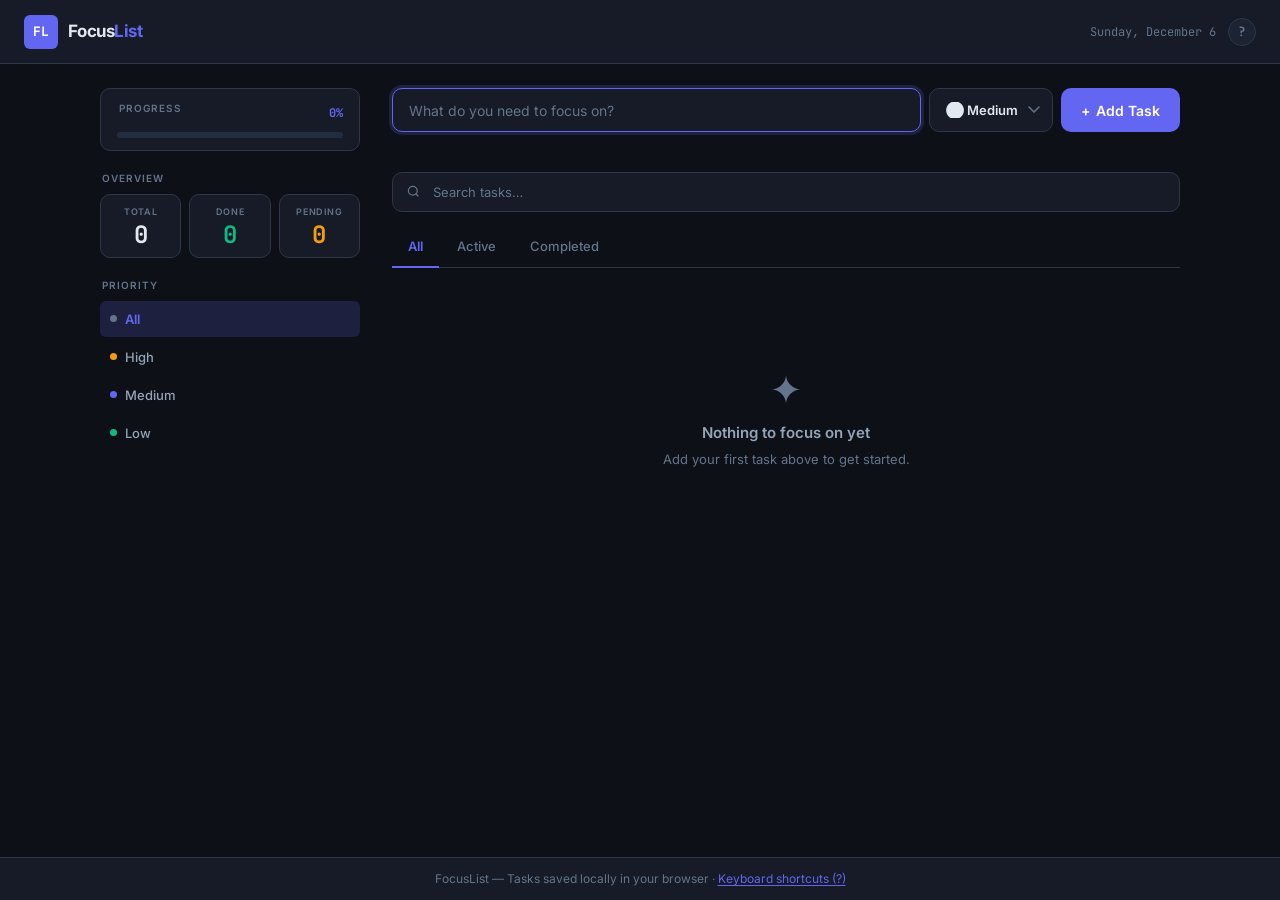
==== commit 2c23d50b: "." ====
--- a/index.html
+++ b/index.html
@@ -3,20 +3,52 @@
 <head>
   <meta charset="UTF-8">
   <meta name="viewport" content="width=device-width, initial-scale=1, viewport-fit=cover">
-  <meta name="description" content="FocusList — A clean, accessible task management app to organize your daily focus.">
-  <meta name="theme-color" content="#0F1729">
+  <meta name="description" content="FocusList — A clean, accessible task management app to organize your daily tasks with priority tracking, smart filters, and local persistence.">
+  <meta name="theme-color" content="#111827">
+  <meta name="color-scheme" content="dark">
+
+  <!-- Open Graph -->
+  <meta property="og:title" content="FocusList — Stay Focused">
+  <meta property="og:description" content="A clean, accessible task management app to organize your daily tasks.">
+  <meta property="og:type" content="website">
+
   <title>FocusList — Stay Focused</title>
 
-  <!-- Preconnect for performance -->
+  <!-- Favicon (inline SVG data URI) -->
+  <link rel="icon" href="data:image/svg+xml,<svg xmlns='http://www.w3.org/2000/svg' viewBox='0 0 32 32'><rect width='32' height='32' rx='7' fill='%236366f1'/><text x='6' y='22' font-family='monospace' font-weight='700' font-size='15' fill='white'>FL</text></svg>">
+
+  <!-- Fonts -->
   <link rel="preconnect" href="https://fonts.googleapis.com">
   <link rel="preconnect" href="https://fonts.gstatic.com" crossorigin>
   <link href="https://fonts.googleapis.com/css2?family=Inter:wght@400;500;600;700&family=JetBrains+Mono:wght@500;700&display=swap" rel="stylesheet">
+
   <link rel="stylesheet" href="style.css">
 </head>
 <body>
 
-<!-- ── SKIP NAVIGATION (Accessibility) ── -->
+<!-- ── SKIP NAVIGATION ── -->
 <a href="#main-content" class="skip-link">Skip to main content</a>
+
+<!-- ── TOAST CONTAINER ── -->
+<div id="toastContainer" class="toast-container" aria-live="polite" aria-atomic="false"></div>
+
+<!-- ── KEYBOARD SHORTCUTS MODAL ── -->
+<div id="shortcutsModal" class="modal-overlay" role="dialog" aria-modal="true" aria-labelledby="shortcutsTitle" hidden>
+  <div class="modal-box">
+    <div class="modal-header">
+      <h2 id="shortcutsTitle" class="modal-title">Keyboard Shortcuts</h2>
+      <button class="modal-close" id="shortcutsClose" aria-label="Close shortcuts dialog" type="button">✕</button>
+    </div>
+    <dl class="shortcuts-list">
+      <div class="shortcut-row"><dt><kbd>N</kbd></dt><dd>Focus new task input</dd></div>
+      <div class="shortcut-row"><dt><kbd>/</kbd></dt><dd>Focus search</dd></div>
+      <div class="shortcut-row"><dt><kbd>?</kbd></dt><dd>Show this dialog</dd></div>
+      <div class="shortcut-row"><dt><kbd>1</kbd> <kbd>2</kbd> <kbd>3</kbd></dt><dd>Switch status filter</dd></div>
+      <div class="shortcut-row"><dt><kbd>Esc</kbd></dt><dd>Close dialog / cancel edit</dd></div>
+      <div class="shortcut-row"><dt><kbd>Enter</kbd></dt><dd>Add task / save edit</dd></div>
+    </dl>
+  </div>
+</div>
 
 <div class="app" id="app">
 
@@ -26,7 +58,17 @@
       <div class="logo-mark" aria-hidden="true">FL</div>
       <div class="logo-name">Focus<span>List</span></div>
     </div>
-    <time class="header-date" id="headerDate" aria-live="polite"></time>
+
+    <div class="header-right">
+      <time class="header-date" id="headerDate" aria-live="polite"></time>
+      <button
+        class="shortcuts-btn"
+        id="shortcutsBtn"
+        type="button"
+        aria-label="View keyboard shortcuts"
+        title="Keyboard shortcuts (?)"
+      >?</button>
+    </div>
   </header>
 
   <!-- ── MAIN ── -->
@@ -34,20 +76,39 @@
 
     <!-- SIDEBAR -->
     <aside class="sidebar" aria-label="Task statistics and filters">
+
+      <!-- Progress Bar -->
+      <section class="progress-section" aria-label="Task completion progress">
+        <div class="progress-header">
+          <span class="section-label">Progress</span>
+          <span class="progress-pct" id="progressPct" aria-live="polite">0%</span>
+        </div>
+        <div
+          class="progress-bar-track"
+          role="progressbar"
+          aria-valuenow="0"
+          aria-valuemin="0"
+          aria-valuemax="100"
+          aria-label="Task completion percentage"
+          id="progressBar"
+        >
+          <div class="progress-bar-fill" id="progressFill"></div>
+        </div>
+      </section>
 
       <!-- Statistics -->
       <section class="stats-block" aria-label="Task statistics">
         <h2 class="section-label">Overview</h2>
         <div class="stats-grid" role="group" aria-label="Task counts">
-          <div class="stat-card total" role="status" aria-label="Total tasks">
-            <div class="stat-label" id="lbl-total">Total Tasks</div>
+          <div class="stat-card total-card" role="status">
+            <div class="stat-label" id="lbl-total">Total</div>
             <div class="stat-value total-v" id="statTotal" aria-labelledby="lbl-total">0</div>
           </div>
-          <div class="stat-card" role="status" aria-label="Completed tasks">
-            <div class="stat-label" id="lbl-done">Completed</div>
+          <div class="stat-card done-card" role="status">
+            <div class="stat-label" id="lbl-done">Done</div>
             <div class="stat-value done-v" id="statDone" aria-labelledby="lbl-done">0</div>
           </div>
-          <div class="stat-card" role="status" aria-label="Pending tasks">
+          <div class="stat-card pend-card" role="status">
             <div class="stat-label" id="lbl-pend">Pending</div>
             <div class="stat-value pend-v" id="statPend" aria-labelledby="lbl-pend">0</div>
           </div>
@@ -58,28 +119,38 @@
       <nav class="filter-group" aria-label="Filter by priority">
         <h2 class="section-label">Priority</h2>
         <div class="filter-row" id="prioFilters" role="group" aria-label="Priority filter buttons">
-          <button class="filter-btn active" data-prio="All" aria-pressed="true" aria-label="Show all priorities">
-            <span class="dot dot-all" aria-hidden="true"></span>All Priorities
-          </button>
-          <button class="filter-btn" data-prio="High" aria-pressed="false" aria-label="Show high priority tasks">
+          <button class="filter-btn active" data-prio="All" aria-pressed="true">
+            <span class="dot dot-all" aria-hidden="true"></span>All
+          </button>
+          <button class="filter-btn" data-prio="High" aria-pressed="false">
             <span class="dot dot-high" aria-hidden="true"></span>High
           </button>
-          <button class="filter-btn" data-prio="Medium" aria-pressed="false" aria-label="Show medium priority tasks">
+          <button class="filter-btn" data-prio="Medium" aria-pressed="false">
             <span class="dot dot-med" aria-hidden="true"></span>Medium
           </button>
-          <button class="filter-btn" data-prio="Low" aria-pressed="false" aria-label="Show low priority tasks">
+          <button class="filter-btn" data-prio="Low" aria-pressed="false">
             <span class="dot dot-low" aria-hidden="true"></span>Low
           </button>
         </div>
       </nav>
 
+      <!-- Clear Completed -->
+      <div class="sidebar-footer">
+        <button
+          class="clear-btn"
+          id="clearCompleted"
+          type="button"
+          aria-label="Clear all completed tasks"
+          hidden
+        >Clear Completed</button>
+      </div>
     </aside>
 
     <!-- MAIN PANEL -->
     <section class="panel" aria-label="Task management">
 
       <!-- Add Task Form -->
-      <div class="add-form" role="form" aria-label="Add new task">
+      <form class="add-form" id="addForm" aria-label="Add new task" novalidate>
         <label for="taskInput" class="sr-only">Task title</label>
         <input
           class="add-input"
@@ -89,9 +160,10 @@
           maxlength="200"
           autocomplete="off"
           aria-label="Enter task title"
-          aria-describedby="task-hint"
-        />
-        <span id="task-hint" class="sr-only">Press Enter or click Add Task to save</span>
+          aria-describedby="task-hint inputError"
+          aria-required="true"
+        >
+        <span id="task-hint" class="sr-only">Press Enter or click Add Task to save. Maximum 200 characters.</span>
 
         <label for="prioSelect" class="sr-only">Priority level</label>
         <select class="prio-select" id="prioSelect" aria-label="Select task priority">
@@ -100,17 +172,20 @@
           <option value="Low">⬤ Low</option>
         </select>
 
-        <button class="add-btn" id="addBtn" type="button" aria-label="Add new task">
-          + Add Task
+        <button class="add-btn" id="addBtn" type="submit" aria-label="Add new task">
+          <span aria-hidden="true">+</span> Add Task
         </button>
-      </div>
-
-      <!-- Input validation message -->
+      </form>
+
+      <!-- Validation message -->
       <div id="inputError" class="input-error" role="alert" aria-live="assertive" aria-atomic="true"></div>
 
       <!-- Search -->
       <div class="search-bar">
-        <span class="search-icon" aria-hidden="true">&#128269;</span>
+        <svg class="search-icon" aria-hidden="true" viewBox="0 0 20 20" fill="none" width="16" height="16">
+          <circle cx="8.5" cy="8.5" r="5.5" stroke="currentColor" stroke-width="1.5"/>
+          <path d="M15 15l-2.5-2.5" stroke="currentColor" stroke-width="1.5" stroke-linecap="round"/>
+        </svg>
         <label for="searchInput" class="sr-only">Search tasks</label>
         <input
           class="search-input"
@@ -119,7 +194,8 @@
           placeholder="Search tasks…"
           aria-label="Search tasks by title"
           autocomplete="off"
-        />
+        >
+        <button class="search-clear" id="searchClear" type="button" aria-label="Clear search" hidden>✕</button>
       </div>
 
       <!-- Status Tabs -->
@@ -129,14 +205,15 @@
         <button class="tab-btn"        data-status="Completed" role="tab" aria-selected="false" aria-controls="taskList">Completed</button>
       </div>
 
+      <!-- Task count summary -->
+      <div class="list-summary" id="listSummary" aria-live="polite" aria-atomic="true"></div>
+
       <!-- Task List -->
       <div
         class="task-list"
         id="taskList"
         role="list"
         aria-label="Task list"
-        aria-live="polite"
-        aria-relevant="additions removals"
       ></div>
 
       <!-- Screen reader announcements -->
@@ -145,6 +222,10 @@
     </section>
   </main>
 
+  <!-- ── FOOTER ── -->
+  <footer role="contentinfo">
+    <p>FocusList &mdash; Tasks saved locally in your browser &middot; <button class="link-btn" id="shortcutsBtnFooter" type="button">Keyboard shortcuts (?)</button></p>
+  </footer>
 </div>
 
 <script src="app.js"></script>
--- a/style.css
+++ b/style.css
@@ -1,50 +1,120 @@
-/* ============================================
+/* ============================================================
    FocusList — style.css
-   Clean Architecture: variables → reset →
-   layout → components → states → responsive
-   ============================================ */
+   Architecture:
+     1.  Design Tokens (CSS custom properties)
+     2.  Reset & Base
+     3.  Reduced Motion
+     4.  Accessibility Utilities
+     5.  Layout
+     6.  Header
+     7.  Sidebar
+     8.  Progress
+     9.  Statistics
+    10.  Filters
+    11.  Main Panel
+    12.  Add Form
+    13.  Validation
+    14.  Search
+    15.  Status Tabs
+    16.  List Summary
+    17.  Task List & Items
+    18.  Checkbox
+    19.  Task Body & Badges
+    20.  Task Actions
+    21.  Inline Edit
+    22.  Empty State
+    23.  Toast Notifications
+    24.  Modal / Shortcuts
+    25.  Footer
+    26.  Scrollbar
+    27.  Responsive — Tablet
+    28.  Responsive — Mobile
+    29.  High Contrast / Forced Colors
+   ============================================================ */
 
 /* ── 1. DESIGN TOKENS ── */
 :root {
-  --bg:          #0F1729;
-  --surface:     #161F35;
-  --surface2:    #1E2A42;
-  --border:      #2A3A5C;
-  --text:        #E8EEFF;
-  --muted:       #6B7FA8;
-  --accent:      #6366F1;
-  --accent-glow: rgba(99, 102, 241, 0.18);
-  --high:        #F59E0B;
-  --med:         #6366F1;
-  --low:         #10B981;
-  --danger:      #F43F5E;
-  --danger-bg:   rgba(244, 63, 94, 0.12);
-  --done-text:   #4A5B80;
-  --success-bg:  rgba(16, 185, 129, 0.12);
+  /* Palette */
+  --bg:           #0d1117;
+  --surface:      #161b27;
+  --surface2:     #1c2333;
+  --surface3:     #222d42;
+  --border:       #2d3748;
+  --border-focus: #6366f1;
+
+  /* Text */
+  --text:         #e2e8f0;
+  --text-muted:   #64748b;
+  --text-subtle:  #94a3b8;
+
+  /* Brand */
+  --accent:       #6366f1;
+  --accent-hover: #4f52d4;
+  --accent-glow:  rgba(99, 102, 241, 0.18);
+  --accent-glow2: rgba(99, 102, 241, 0.08);
+
+  /* Priority */
+  --high:         #f59e0b;
+  --high-bg:      rgba(245, 158, 11, 0.12);
+  --med:          #6366f1;
+  --med-bg:       rgba(99, 102, 241, 0.12);
+  --low:          #10b981;
+  --low-bg:       rgba(16, 185, 129, 0.12);
+
+  /* Semantic */
+  --danger:       #f43f5e;
+  --danger-bg:    rgba(244, 63, 94, 0.12);
+  --success:      #10b981;
+  --success-bg:   rgba(16, 185, 129, 0.12);
+  --warning:      #f59e0b;
+  --warning-bg:   rgba(245, 158, 11, 0.12);
+
+  /* Done state */
+  --done-text:    #4a5568;
+  --done-opacity: 0.55;
 
   /* Spacing scale */
-  --sp-xs: 4px;
-  --sp-sm: 8px;
-  --sp-md: 16px;
-  --sp-lg: 24px;
-  --sp-xl: 28px;
+  --sp-1: 4px;
+  --sp-2: 8px;
+  --sp-3: 12px;
+  --sp-4: 16px;
+  --sp-5: 20px;
+  --sp-6: 24px;
+  --sp-8: 32px;
 
   /* Border radius */
-  --radius-sm: 6px;
-  --radius-md: 10px;
-  --radius-lg: 14px;
+  --r-sm: 6px;
+  --r-md: 10px;
+  --r-lg: 14px;
+  --r-xl: 18px;
+  --r-full: 9999px;
+
+  /* Typography */
+  --font-sans:  'Inter', system-ui, -apple-system, sans-serif;
+  --font-mono:  'JetBrains Mono', 'Fira Code', monospace;
+
+  /* Shadows */
+  --shadow-sm:  0 1px 3px rgba(0,0,0,.4), 0 1px 2px rgba(0,0,0,.25);
+  --shadow-md:  0 4px 12px rgba(0,0,0,.5);
+  --shadow-lg:  0 10px 30px rgba(0,0,0,.6);
 
   /* Transitions */
   --t-fast: 0.12s ease;
   --t-base: 0.2s ease;
-
-  /* Safe area */
+  --t-slow: 0.3s ease;
+
+  /* Layout */
+  --sidebar-w:    260px;
+  --content-max:  1120px;
+  --header-h:     64px;
+
+  /* Safe areas */
   box-sizing: border-box;
   padding-top: env(safe-area-inset-top, 0px);
   padding-bottom: env(safe-area-inset-bottom, 0px);
 }
 
-/* ── 2. RESET ── */
+/* ── 2. RESET & BASE ── */
 *, *::before, *::after {
   box-sizing: inherit;
   margin: 0;
@@ -53,25 +123,28 @@
 
 html {
   height: 100%;
-  scroll-padding-top: env(safe-area-inset-top, 0px);
+  scroll-padding-top: calc(var(--header-h) + env(safe-area-inset-top, 0px));
   -webkit-text-size-adjust: 100%;
+  text-size-adjust: 100%;
 }
 
 body {
-  font-family: 'Inter', system-ui, -apple-system, sans-serif;
+  font-family: var(--font-sans);
   background: var(--bg);
   color: var(--text);
   min-height: 100%;
   line-height: 1.5;
   -webkit-font-smoothing: antialiased;
   -moz-osx-font-smoothing: grayscale;
+  overflow-x: hidden;
 }
 
 /* ── 3. REDUCED MOTION ── */
 @media (prefers-reduced-motion: reduce) {
   *, *::before, *::after {
     transition-duration: 0.01ms !important;
-    animation-duration: 0.01ms !important;
+    animation-duration:  0.01ms !important;
+    animation-iteration-count: 1 !important;
   }
 }
 
@@ -93,26 +166,23 @@
   left: 16px;
   background: var(--accent);
   color: #fff;
-  padding: 8px 16px;
-  border-radius: 0 0 var(--radius-md) var(--radius-md);
+  padding: 10px 20px;
+  border-radius: 0 0 var(--r-md) var(--r-md);
   font-size: 14px;
   font-weight: 600;
   text-decoration: none;
-  z-index: 1000;
+  z-index: 9999;
   transition: top var(--t-fast);
 }
-.skip-link:focus {
-  top: 0;
-  outline: 3px solid #fff;
-  outline-offset: 2px;
-}
-
-/* Global focus style — keyboard navigation */
+.skip-link:focus { top: 0; outline: 3px solid #fff; outline-offset: 2px; }
+
+/* Focus ring — consistent visible state */
 :focus-visible {
   outline: 2px solid var(--accent);
-  outline-offset: 3px;
-  border-radius: var(--radius-sm);
-}
+  outline-offset: 2px;
+  border-radius: var(--r-sm);
+}
+/* Remove default for mouse users */
 :focus:not(:focus-visible) { outline: none; }
 
 /* ── 5. LAYOUT ── */
@@ -122,8 +192,23 @@
   min-height: 100vh;
 }
 
+main {
+  display: grid;
+  grid-template-columns: var(--sidebar-w) 1fr;
+  flex: 1;
+  max-width: var(--content-max);
+  width: 100%;
+  margin: 0 auto;
+  padding: var(--sp-6) var(--sp-5);
+  align-items: start;
+  gap: var(--sp-8);
+  contain: layout;
+}
+
+/* ── 6. HEADER ── */
 header {
-  padding: 20px var(--sp-xl);
+  height: var(--header-h);
+  padding: 0 var(--sp-6);
   border-bottom: 1px solid var(--border);
   display: flex;
   align-items: center;
@@ -132,164 +217,245 @@
   position: sticky;
   top: 0;
   z-index: 100;
-  /* Performance: promote to own layer */
   will-change: transform;
   contain: layout style;
-}
-
-main {
-  display: grid;
-  grid-template-columns: 260px 1fr;
-  flex: 1;
-  max-width: 1100px;
-  width: 100%;
-  margin: 0 auto;
-  padding: var(--sp-xl) 20px;
-  align-items: start;
-  /* Contain layout for perf */
-  contain: layout;
-}
-
-/* ── 6. LOGO ── */
+  top: env(safe-area-inset-top, 0);
+}
+
 .logo {
   display: flex;
   align-items: center;
+  gap: var(--sp-2) + 2px;
   gap: 10px;
+  user-select: none;
 }
 
 .logo-mark {
-  width: 32px; height: 32px;
+  width: 34px; height: 34px;
   background: var(--accent);
-  border-radius: var(--radius-sm);
+  border-radius: var(--r-sm);
   display: flex;
   align-items: center;
   justify-content: center;
-  font-family: 'JetBrains Mono', monospace;
+  font-family: var(--font-mono);
   font-weight: 700;
-  font-size: 14px;
+  font-size: 13px;
   color: #fff;
-  /* Prevent text selection */
-  user-select: none;
+  letter-spacing: -0.02em;
+  flex-shrink: 0;
 }
 
 .logo-name {
-  font-size: 18px;
+  font-size: 17px;
   font-weight: 700;
   letter-spacing: -0.03em;
-  user-select: none;
+  color: var(--text);
 }
 .logo-name span { color: var(--accent); }
+
+.header-right {
+  display: flex;
+  align-items: center;
+  gap: var(--sp-3);
+}
 
 .header-date {
   font-size: 12px;
-  color: var(--muted);
-  font-family: 'JetBrains Mono', monospace;
-}
+  color: var(--text-muted);
+  font-family: var(--font-mono);
+}
+
+.shortcuts-btn {
+  width: 28px; height: 28px;
+  background: var(--surface2);
+  border: 1px solid var(--border);
+  border-radius: var(--r-full);
+  color: var(--text-muted);
+  font-family: var(--font-mono);
+  font-size: 13px;
+  font-weight: 700;
+  cursor: pointer;
+  display: flex;
+  align-items: center;
+  justify-content: center;
+  transition: border-color var(--t-fast), color var(--t-fast);
+}
+.shortcuts-btn:hover { border-color: var(--accent); color: var(--accent); }
 
 /* ── 7. SIDEBAR ── */
 .sidebar {
   position: sticky;
-  top: 88px;
-  padding-right: var(--sp-lg);
-}
-
-/* ── 8. STATISTICS ── */
+  top: calc(var(--header-h) + var(--sp-6));
+}
+
+.section-label {
+  font-size: 10px;
+  color: var(--text-muted);
+  text-transform: uppercase;
+  letter-spacing: 0.1em;
+  font-weight: 600;
+  display: block;
+  margin-bottom: var(--sp-2);
+  padding-left: 2px;
+}
+
+/* ── 8. PROGRESS ── */
+.progress-section {
+  margin-bottom: var(--sp-5);
+  background: var(--surface);
+  border: 1px solid var(--border);
+  border-radius: var(--r-md);
+  padding: var(--sp-3) var(--sp-4);
+}
+
+.progress-header {
+  display: flex;
+  justify-content: space-between;
+  align-items: center;
+  margin-bottom: var(--sp-2);
+}
+
+.progress-pct {
+  font-family: var(--font-mono);
+  font-size: 12px;
+  font-weight: 700;
+  color: var(--accent);
+}
+
+.progress-bar-track {
+  height: 6px;
+  background: var(--surface3);
+  border-radius: var(--r-full);
+  overflow: hidden;
+}
+
+.progress-bar-fill {
+  height: 100%;
+  width: 0%;
+  background: linear-gradient(90deg, var(--accent), var(--low));
+  border-radius: var(--r-full);
+  transition: width var(--t-slow);
+  will-change: width;
+}
+
+/* ── 9. STATISTICS ── */
+.stats-block { margin-bottom: var(--sp-5); }
+
 .stats-grid {
   display: grid;
-  grid-template-columns: 1fr 1fr;
-  gap: var(--sp-sm);
-  margin-bottom: var(--sp-lg);
+  grid-template-columns: 1fr 1fr 1fr;
+  gap: var(--sp-2);
 }
 
 .stat-card {
   background: var(--surface);
   border: 1px solid var(--border);
-  border-radius: var(--radius-md);
-  padding: 14px 12px;
+  border-radius: var(--r-md);
+  padding: var(--sp-3) var(--sp-2) + 2px;
+  padding: 10px;
+  text-align: center;
   transition: border-color var(--t-base);
 }
 .stat-card:hover { border-color: var(--accent); }
-.stat-card.total { grid-column: span 2; }
 
 .stat-label {
-  font-size: 10px;
-  color: var(--muted);
+  font-size: 9px;
+  color: var(--text-muted);
   text-transform: uppercase;
   letter-spacing: 0.08em;
-  margin-bottom: var(--sp-xs);
   font-weight: 600;
+  margin-bottom: 4px;
+  display: block;
 }
 
 .stat-value {
-  font-family: 'JetBrains Mono', monospace;
-  font-size: 26px;
+  font-family: var(--font-mono);
+  font-size: 24px;
   font-weight: 700;
   line-height: 1;
-  /* Prevent layout shift on number change */
+  display: block;
   min-width: 2ch;
-  display: inline-block;
-}
-.stat-value.total-v { color: var(--text); }
-.stat-value.done-v  { color: var(--low); }
-.stat-value.pend-v  { color: var(--high); }
-
-/* ── 9. FILTERS ── */
-.section-label {
-  font-size: 10px;
-  color: var(--muted);
-  text-transform: uppercase;
-  letter-spacing: 0.08em;
-  margin-bottom: var(--sp-sm);
-  padding-left: 2px;
-  font-weight: 600;
-}
-
-.filter-group { margin-bottom: 20px; }
+  transition: color var(--t-base);
+}
+.total-v { color: var(--text); }
+.done-v  { color: var(--success); }
+.pend-v  { color: var(--warning); }
+
+/* ── 10. FILTERS ── */
+.filter-group { margin-bottom: var(--sp-4); }
+
+.filter-row {
+  display: flex;
+  flex-direction: column;
+  gap: 2px;
+}
 
 .filter-btn {
-  display: block;
+  display: flex;
+  align-items: center;
+  gap: var(--sp-2);
   width: 100%;
   background: none;
   border: none;
   cursor: pointer;
   text-align: left;
-  color: var(--muted);
-  font-family: 'Inter', sans-serif;
+  color: var(--text-subtle);
+  font-family: var(--font-sans);
   font-size: 13px;
   font-weight: 500;
-  padding: 7px 12px;
-  border-radius: var(--radius-sm);
+  padding: 7px 10px;
+  border-radius: var(--r-sm);
   transition: background var(--t-fast), color var(--t-fast);
-  /* Minimum touch target */
   min-height: 36px;
 }
-.filter-btn:hover         { background: var(--surface2); color: var(--text); }
+.filter-btn:hover { background: var(--surface2); color: var(--text); }
 .filter-btn.active,
 .filter-btn[aria-pressed="true"] {
   background: var(--accent-glow);
   color: var(--accent);
+  font-weight: 600;
 }
 
 .dot {
   display: inline-block;
   width: 7px; height: 7px;
   border-radius: 50%;
-  margin-right: var(--sp-sm);
-  vertical-align: middle;
-}
-.dot-all  { background: var(--muted); }
-.dot-high { background: var(--high);  }
-.dot-med  { background: var(--med);   }
-.dot-low  { background: var(--low);   }
-
-/* ── 10. PANEL ── */
-.panel { flex: 1; }
-
-/* ── 11. ADD FORM ── */
+  flex-shrink: 0;
+}
+.dot-all  { background: var(--text-muted); }
+.dot-high { background: var(--high); }
+.dot-med  { background: var(--med); }
+.dot-low  { background: var(--low); }
+
+.sidebar-footer { margin-top: var(--sp-4); }
+
+.clear-btn {
+  background: none;
+  border: 1px solid var(--border);
+  border-radius: var(--r-sm);
+  color: var(--text-muted);
+  font-family: var(--font-sans);
+  font-size: 12px;
+  font-weight: 500;
+  padding: 6px 12px;
+  cursor: pointer;
+  transition: border-color var(--t-fast), color var(--t-fast), background var(--t-fast);
+  width: 100%;
+}
+.clear-btn:hover {
+  border-color: var(--danger);
+  color: var(--danger);
+  background: var(--danger-bg);
+}
+
+/* ── 11. MAIN PANEL ── */
+.panel { flex: 1; min-width: 0; }
+
+/* ── 12. ADD FORM ── */
 .add-form {
   display: flex;
-  gap: var(--sp-sm);
-  margin-bottom: 20px;
+  gap: var(--sp-2);
+  margin-bottom: var(--sp-3);
   flex-wrap: wrap;
 }
 
@@ -298,27 +464,31 @@
   min-width: 180px;
   background: var(--surface);
   border: 1px solid var(--border);
-  border-radius: var(--radius-md);
-  padding: 11px var(--sp-md);
-  font-family: 'Inter', sans-serif;
+  border-radius: var(--r-md);
+  padding: 11px var(--sp-4);
+  font-family: var(--font-sans);
   font-size: 14px;
   color: var(--text);
   outline: none;
   transition: border-color var(--t-fast), box-shadow var(--t-fast);
+  min-height: 44px;
 }
 .add-input:focus {
-  border-color: var(--accent);
+  border-color: var(--border-focus);
   box-shadow: 0 0 0 3px var(--accent-glow);
 }
-.add-input::placeholder { color: var(--muted); }
-.add-input.error        { border-color: var(--danger); box-shadow: 0 0 0 3px var(--danger-bg); }
+.add-input::placeholder { color: var(--text-muted); }
+.add-input.error {
+  border-color: var(--danger);
+  box-shadow: 0 0 0 3px var(--danger-bg);
+}
 
 .prio-select {
   background: var(--surface);
   border: 1px solid var(--border);
-  border-radius: var(--radius-md);
-  padding: 11px 14px;
-  font-family: 'Inter', sans-serif;
+  border-radius: var(--r-md);
+  padding: 11px var(--sp-4);
+  font-family: var(--font-sans);
   font-size: 13px;
   font-weight: 600;
   color: var(--text);
@@ -327,44 +497,56 @@
   transition: border-color var(--t-fast);
   appearance: none;
   -webkit-appearance: none;
-  min-width: 110px;
+  min-width: 116px;
   min-height: 44px;
-}
-.prio-select:focus { border-color: var(--accent); box-shadow: 0 0 0 3px var(--accent-glow); }
+  background-image: url("data:image/svg+xml,%3Csvg xmlns='http://www.w3.org/2000/svg' width='12' height='8' viewBox='0 0 12 8'%3E%3Cpath d='M1 1l5 5 5-5' stroke='%2364748b' stroke-width='1.5' fill='none' stroke-linecap='round'/%3E%3C/svg%3E");
+  background-repeat: no-repeat;
+  background-position: right 12px center;
+  padding-right: 34px;
+}
+.prio-select:focus { border-color: var(--border-focus); box-shadow: 0 0 0 3px var(--accent-glow); }
 .prio-select option { background: var(--surface2); }
 
 .add-btn {
   background: var(--accent);
   border: none;
-  border-radius: var(--radius-md);
+  border-radius: var(--r-md);
   color: #fff;
-  font-family: 'Inter', sans-serif;
+  font-family: var(--font-sans);
   font-size: 14px;
   font-weight: 600;
-  padding: 11px 20px;
-  cursor: pointer;
-  transition: opacity var(--t-fast), transform var(--t-fast);
+  padding: 11px var(--sp-5);
+  cursor: pointer;
+  transition: background var(--t-fast), transform var(--t-fast), box-shadow var(--t-fast);
   white-space: nowrap;
   min-height: 44px;
-}
-.add-btn:hover  { opacity: 0.88; }
+  display: flex;
+  align-items: center;
+  gap: 6px;
+}
+.add-btn:hover  { background: var(--accent-hover); box-shadow: var(--shadow-sm); }
 .add-btn:active { transform: scale(0.97); }
 
-/* ── 12. VALIDATION ERROR ── */
+/* ── 13. VALIDATION ERROR ── */
 .input-error {
   font-size: 12px;
   color: var(--danger);
-  margin-top: -12px;
-  margin-bottom: 12px;
   padding-left: 4px;
-  min-height: 18px;
-  transition: opacity var(--t-fast);
-}
-
-/* ── 13. SEARCH ── */
+  min-height: 20px;
+  margin-bottom: var(--sp-2);
+  display: flex;
+  align-items: center;
+  gap: 4px;
+}
+.input-error:not(:empty)::before {
+  content: '⚠';
+  font-size: 11px;
+}
+
+/* ── 14. SEARCH ── */
 .search-bar {
   position: relative;
-  margin-bottom: var(--sp-md);
+  margin-bottom: var(--sp-4);
 }
 
 .search-icon {
@@ -372,39 +554,56 @@
   left: 14px;
   top: 50%;
   transform: translateY(-50%);
-  color: var(--muted);
+  color: var(--text-muted);
   pointer-events: none;
-  font-size: 14px;
-  line-height: 1;
 }
 
 .search-input {
   width: 100%;
   background: var(--surface);
   border: 1px solid var(--border);
-  border-radius: var(--radius-md);
-  padding: 10px var(--sp-md) 10px 40px;
-  font-family: 'Inter', sans-serif;
+  border-radius: var(--r-md);
+  padding: 10px var(--sp-4) 10px 40px;
+  font-family: var(--font-sans);
   font-size: 13px;
   color: var(--text);
   outline: none;
   transition: border-color var(--t-fast), box-shadow var(--t-fast);
-  /* Remove default search clear button styling */
   -webkit-appearance: none;
+  min-height: 40px;
 }
 .search-input:focus {
-  border-color: var(--accent);
+  border-color: var(--border-focus);
   box-shadow: 0 0 0 3px var(--accent-glow);
 }
-.search-input::placeholder { color: var(--muted); }
-/* Clear button */
-.search-input::-webkit-search-cancel-button { cursor: pointer; }
-
-/* ── 14. STATUS TABS ── */
+.search-input::placeholder { color: var(--text-muted); }
+.search-input::-webkit-search-cancel-button { display: none; }
+
+.search-clear {
+  position: absolute;
+  right: 10px;
+  top: 50%;
+  transform: translateY(-50%);
+  background: var(--surface2);
+  border: none;
+  border-radius: var(--r-full);
+  color: var(--text-muted);
+  font-size: 11px;
+  width: 20px; height: 20px;
+  display: flex;
+  align-items: center;
+  justify-content: center;
+  cursor: pointer;
+  transition: color var(--t-fast), background var(--t-fast);
+}
+.search-clear:hover { color: var(--danger); background: var(--danger-bg); }
+.search-clear[hidden] { display: none; }
+
+/* ── 15. STATUS TABS ── */
 .status-tabs {
   display: flex;
-  gap: 4px;
-  margin-bottom: var(--sp-md);
+  gap: 2px;
+  margin-bottom: var(--sp-2);
   border-bottom: 1px solid var(--border);
 }
 
@@ -412,61 +611,93 @@
   background: none;
   border: none;
   cursor: pointer;
-  font-family: 'Inter', sans-serif;
+  font-family: var(--font-sans);
   font-size: 13px;
   font-weight: 500;
-  color: var(--muted);
-  padding: 8px var(--sp-md) 10px;
+  color: var(--text-muted);
+  padding: 8px var(--sp-4) 10px;
   border-bottom: 2px solid transparent;
   margin-bottom: -1px;
   transition: color var(--t-fast), border-color var(--t-fast);
   min-height: 40px;
-}
-.tab-btn:hover                  { color: var(--text); }
+  white-space: nowrap;
+}
+.tab-btn:hover { color: var(--text); }
 .tab-btn.active,
-.tab-btn[aria-selected="true"]  { color: var(--accent); border-bottom-color: var(--accent); }
-
-/* ── 15. TASK LIST ── */
+.tab-btn[aria-selected="true"] {
+  color: var(--accent);
+  border-bottom-color: var(--accent);
+  font-weight: 600;
+}
+
+/* ── 16. LIST SUMMARY ── */
+.list-summary {
+  font-size: 12px;
+  color: var(--text-muted);
+  margin-bottom: var(--sp-3);
+  padding-left: 2px;
+  min-height: 18px;
+}
+
+/* ── 17. TASK LIST & ITEMS ── */
 .task-list {
   display: flex;
   flex-direction: column;
-  gap: var(--sp-sm);
-  /* Contain repaints */
+  gap: var(--sp-2);
   contain: content;
 }
 
 .task-item {
   background: var(--surface);
   border: 1px solid var(--border);
-  border-radius: var(--radius-md);
-  padding: 14px var(--sp-md);
+  border-left: 3px solid transparent;
+  border-radius: var(--r-md);
+  padding: 13px var(--sp-4);
   display: flex;
   align-items: flex-start;
-  gap: 12px;
-  border-left: 3px solid transparent;
-  transition: border-color var(--t-fast), background var(--t-fast);
-  /* Improve paint performance */
+  gap: var(--sp-3);
+  transition: border-color var(--t-fast), background var(--t-fast), opacity var(--t-fast);
   contain: layout style;
-}
+  /* Entrance animation */
+  animation: taskIn 0.2s ease both;
+}
+
+@keyframes taskIn {
+  from { opacity: 0; transform: translateY(-6px); }
+  to   { opacity: 1; transform: translateY(0); }
+}
+
+@media (prefers-reduced-motion: reduce) {
+  .task-item { animation: none; }
+}
+
 .task-item:hover { background: var(--surface2); }
 
-/* Priority border colours */
+/* Priority accent */
 .task-item[data-priority="High"]   { border-left-color: var(--high); }
 .task-item[data-priority="Medium"] { border-left-color: var(--med);  }
 .task-item[data-priority="Low"]    { border-left-color: var(--low);  }
 
-/* Completed state */
-.task-item.done { opacity: 0.58; }
+/* Done state */
+.task-item.done { opacity: var(--done-opacity); }
 .task-item.done .task-title {
   text-decoration: line-through;
   color: var(--done-text);
 }
 
-/* ── 16. CHECKBOX ── */
+/* Deleting animation */
+.task-item.removing {
+  animation: taskOut 0.2s ease forwards;
+}
+@keyframes taskOut {
+  to { opacity: 0; transform: scale(0.96); height: 0; padding: 0; margin: 0; border: 0; }
+}
+
+/* ── 18. CHECKBOX ── */
 .check-btn {
-  width: 22px; height: 22px;
-  min-width: 22px;
-  border-radius: var(--radius-sm);
+  width: 20px; height: 20px;
+  min-width: 20px;
+  border-radius: var(--r-sm);
   border: 2px solid var(--border);
   background: none;
   cursor: pointer;
@@ -474,72 +705,102 @@
   align-items: center;
   justify-content: center;
   transition: border-color var(--t-fast), background var(--t-fast);
-  margin-top: 1px;
-  /* Minimum touch target via padding trick */
+  margin-top: 2px;
   padding: 0;
   position: relative;
-}
-/* Expanded touch target without affecting layout */
+  flex-shrink: 0;
+}
+/* Expanded touch target */
 .check-btn::before {
   content: '';
   position: absolute;
-  inset: -8px;
-}
-.check-btn:hover           { border-color: var(--low); }
-.check-btn.checked         { background: var(--low); border-color: var(--low); }
-.check-btn .tick           { color: #fff; font-size: 11px; display: none; line-height: 1; }
-.check-btn.checked .tick   { display: block; }
-
-/* ── 17. TASK BODY ── */
-.task-body    { flex: 1; min-width: 0; }
-.task-title   { font-size: 14px; font-weight: 500; word-break: break-word; }
-.task-meta    { display: flex; align-items: center; gap: var(--sp-sm); margin-top: 5px; flex-wrap: wrap; }
+  inset: -10px;
+}
+.check-btn:hover { border-color: var(--low); }
+.check-btn.checked { background: var(--low); border-color: var(--low); }
+.check-btn .tick { color: #fff; font-size: 10px; display: none; line-height: 1; font-weight: 700; }
+.check-btn.checked .tick { display: block; }
+
+/* ── 19. TASK BODY & BADGES ── */
+.task-body  { flex: 1; min-width: 0; }
+.task-title {
+  font-size: 14px;
+  font-weight: 500;
+  word-break: break-word;
+  line-height: 1.45;
+  color: var(--text);
+}
+.task-meta {
+  display: flex;
+  align-items: center;
+  gap: var(--sp-2);
+  margin-top: 5px;
+  flex-wrap: wrap;
+}
 
 .priority-badge {
   font-size: 10px;
   font-weight: 700;
   padding: 2px 8px;
-  border-radius: 20px;
-  font-family: 'JetBrains Mono', monospace;
-  letter-spacing: 0.04em;
-  /* Prevent badge from being the click target for edit */
+  border-radius: var(--r-full);
+  font-family: var(--font-mono);
+  letter-spacing: 0.03em;
   pointer-events: none;
-}
-.badge-High   { background: rgba(245, 158, 11, 0.15); color: var(--high); }
-.badge-Medium { background: rgba(99, 102, 241, 0.15);  color: var(--med);  }
-.badge-Low    { background: rgba(16, 185, 129, 0.15);  color: var(--low);  }
-
-/* ── 18. TASK ACTIONS ── */
-.task-actions { display: flex; gap: var(--sp-xs); }
+  user-select: none;
+}
+.badge-High   { background: var(--high-bg); color: var(--high); }
+.badge-Medium { background: var(--med-bg);  color: var(--med);  }
+.badge-Low    { background: var(--low-bg);  color: var(--low);  }
+
+.task-created {
+  font-size: 10px;
+  color: var(--text-muted);
+  font-family: var(--font-mono);
+}
+
+/* ── 20. TASK ACTIONS ── */
+.task-actions {
+  display: flex;
+  gap: 2px;
+  opacity: 0;
+  transition: opacity var(--t-fast);
+  flex-shrink: 0;
+}
+.task-item:hover  .task-actions,
+.task-item:focus-within .task-actions { opacity: 1; }
+
+/* Always visible on touch devices */
+@media (hover: none) {
+  .task-actions { opacity: 1; }
+}
 
 .icon-btn {
   background: none;
   border: none;
   cursor: pointer;
-  color: var(--muted);
-  padding: 6px;
-  border-radius: var(--radius-sm);
-  font-size: 15px;
+  color: var(--text-muted);
+  padding: 5px;
+  border-radius: var(--r-sm);
+  font-size: 14px;
   transition: color var(--t-fast), background var(--t-fast);
   line-height: 1;
-  /* Minimum touch target */
-  min-width: 32px;
-  min-height: 32px;
+  min-width: 30px;
+  min-height: 30px;
   display: flex;
   align-items: center;
   justify-content: center;
 }
-.icon-btn:hover       { background: var(--surface2); }
-.icon-btn.edit:hover  { color: var(--accent); }
-.icon-btn.del:hover   { color: var(--danger); background: var(--danger-bg); }
-
-/* ── 19. INLINE EDIT INPUT ── */
+.icon-btn:hover      { background: var(--surface3); }
+.icon-btn.edit:hover { color: var(--accent); }
+.icon-btn.del:hover  { color: var(--danger); background: var(--danger-bg); }
+
+/* ── 21. INLINE EDIT INPUT ── */
 .task-edit-input {
-  background: var(--surface2);
+  background: var(--surface3);
   border: 1px solid var(--accent);
-  border-radius: var(--radius-sm);
+  border-radius: var(--r-sm);
   padding: 4px 10px;
-  font-family: 'Inter', sans-serif;
+  font-family: var(--font-sans);
   font-size: 14px;
   font-weight: 500;
   color: var(--text);
@@ -548,52 +809,242 @@
   box-shadow: 0 0 0 3px var(--accent-glow);
 }
 
-/* ── 20. EMPTY STATE ── */
+/* ── 22. EMPTY STATE ── */
 .empty-state {
   text-align: center;
-  padding: 60px 20px;
-  color: var(--muted);
-}
-.empty-icon { font-size: 36px; margin-bottom: 12px; }
-.empty-msg  { font-size: 14px; line-height: 1.6; }
-
-/* ── 21. SCROLLBAR ── */
+  padding: 64px var(--sp-5);
+  color: var(--text-muted);
+}
+.empty-icon {
+  font-size: 40px;
+  margin-bottom: var(--sp-3);
+  line-height: 1;
+  display: block;
+}
+.empty-title {
+  font-size: 15px;
+  font-weight: 600;
+  color: var(--text-subtle);
+  margin-bottom: var(--sp-1);
+}
+.empty-msg { font-size: 13px; line-height: 1.6; }
+
+/* ── 23. TOAST NOTIFICATIONS ── */
+.toast-container {
+  position: fixed;
+  bottom: var(--sp-5);
+  left: 50%;
+  transform: translateX(-50%);
+  z-index: 9999;
+  display: flex;
+  flex-direction: column;
+  align-items: center;
+  gap: var(--sp-2);
+  pointer-events: none;
+  width: min(400px, calc(100vw - 32px));
+}
+
+.toast {
+  background: var(--surface2);
+  border: 1px solid var(--border);
+  border-radius: var(--r-md);
+  padding: 12px var(--sp-4);
+  display: flex;
+  align-items: center;
+  justify-content: space-between;
+  gap: var(--sp-3);
+  box-shadow: var(--shadow-md);
+  pointer-events: all;
+  width: 100%;
+  animation: toastIn 0.2s ease both;
+  font-size: 13px;
+  font-weight: 500;
+}
+@keyframes toastIn {
+  from { opacity: 0; transform: translateY(12px) scale(0.97); }
+  to   { opacity: 1; transform: translateY(0) scale(1); }
+}
+.toast.leaving {
+  animation: toastOut 0.2s ease forwards;
+}
+@keyframes toastOut {
+  to { opacity: 0; transform: scale(0.95); }
+}
+.toast-undo {
+  background: none;
+  border: 1px solid var(--accent);
+  border-radius: var(--r-sm);
+  color: var(--accent);
+  font-size: 12px;
+  font-weight: 600;
+  padding: 4px 10px;
+  cursor: pointer;
+  transition: background var(--t-fast);
+  white-space: nowrap;
+  flex-shrink: 0;
+}
+.toast-undo:hover { background: var(--accent-glow); }
+
+.toast.toast-success { border-color: var(--success); }
+.toast.toast-error   { border-color: var(--danger); }
+
+/* ── 24. MODAL / SHORTCUTS ── */
+.modal-overlay {
+  position: fixed;
+  inset: 0;
+  background: rgba(0,0,0,.7);
+  z-index: 9998;
+  display: flex;
+  align-items: center;
+  justify-content: center;
+  padding: var(--sp-4);
+  animation: fadeIn 0.15s ease both;
+}
+.modal-overlay[hidden] { display: none; }
+
+@keyframes fadeIn {
+  from { opacity: 0; }
+  to   { opacity: 1; }
+}
+
+.modal-box {
+  background: var(--surface);
+  border: 1px solid var(--border);
+  border-radius: var(--r-xl);
+  padding: var(--sp-6);
+  width: min(420px, calc(100vw - 32px));
+  box-shadow: var(--shadow-lg);
+  animation: slideUp 0.2s ease both;
+}
+@keyframes slideUp {
+  from { transform: translateY(20px) scale(0.97); opacity: 0; }
+  to   { transform: translateY(0) scale(1); opacity: 1; }
+}
+
+.modal-header {
+  display: flex;
+  justify-content: space-between;
+  align-items: center;
+  margin-bottom: var(--sp-5);
+}
+
+.modal-title { font-size: 16px; font-weight: 700; }
+
+.modal-close {
+  background: var(--surface2);
+  border: 1px solid var(--border);
+  border-radius: var(--r-full);
+  color: var(--text-muted);
+  width: 28px; height: 28px;
+  font-size: 12px;
+  cursor: pointer;
+  display: flex;
+  align-items: center;
+  justify-content: center;
+  transition: color var(--t-fast), border-color var(--t-fast);
+}
+.modal-close:hover { color: var(--danger); border-color: var(--danger); }
+
+.shortcuts-list { list-style: none; display: flex; flex-direction: column; gap: var(--sp-2); }
+
+.shortcut-row {
+  display: flex;
+  justify-content: space-between;
+  align-items: center;
+  padding: 8px 10px;
+  background: var(--surface2);
+  border-radius: var(--r-sm);
+  font-size: 13px;
+}
+.shortcut-row dt {
+  display: flex;
+  gap: 4px;
+  font-weight: 500;
+}
+.shortcut-row dd { color: var(--text-subtle); margin: 0; }
+
+kbd {
+  background: var(--surface3);
+  border: 1px solid var(--border);
+  border-radius: 4px;
+  padding: 2px 7px;
+  font-family: var(--font-mono);
+  font-size: 11px;
+  color: var(--text);
+  box-shadow: 0 1px 0 var(--border);
+}
+
+/* ── 25. FOOTER ── */
+footer {
+  border-top: 1px solid var(--border);
+  padding: var(--sp-3) var(--sp-6);
+  text-align: center;
+  font-size: 12px;
+  color: var(--text-muted);
+  background: var(--surface);
+}
+
+.link-btn {
+  background: none;
+  border: none;
+  color: var(--accent);
+  font-family: var(--font-sans);
+  font-size: 12px;
+  cursor: pointer;
+  padding: 0;
+  text-decoration: underline;
+  text-underline-offset: 2px;
+}
+.link-btn:hover { color: var(--accent-hover); }
+
+/* ── 26. SCROLLBAR ── */
 ::-webkit-scrollbar       { width: 6px; }
 ::-webkit-scrollbar-track { background: transparent; }
 ::-webkit-scrollbar-thumb { background: var(--border); border-radius: 3px; }
-::-webkit-scrollbar-thumb:hover { background: var(--muted); }
-
-/* ── 22. RESPONSIVE — TABLET ── */
-@media (max-width: 780px) {
+::-webkit-scrollbar-thumb:hover { background: var(--text-muted); }
+
+/* ── 27. RESPONSIVE — TABLET (≤800px) ── */
+@media (max-width: 800px) {
   main {
     grid-template-columns: 1fr;
-    padding: var(--sp-md) 12px;
+    padding: var(--sp-4) var(--sp-3);
+    gap: var(--sp-5);
   }
 
   .sidebar {
     position: static;
-    padding-right: 0;
-    margin-bottom: 20px;
     display: grid;
     grid-template-columns: 1fr 1fr;
-    gap: 0 var(--sp-md);
+    gap: var(--sp-4);
+    align-items: start;
   }
 
-  .stats-block { grid-column: span 2; }
+  .progress-section { grid-column: span 2; }
+  .stats-block      { grid-column: span 2; }
+
+  .stats-grid {
+    grid-template-columns: 1fr 1fr 1fr;
+  }
 
   .filter-row {
-    display: flex;
+    flex-direction: row;
+    flex-wrap: wrap;
     gap: 6px;
-    flex-wrap: wrap;
   }
 
   .filter-btn { width: auto; }
-}
-
-/* ── 23. RESPONSIVE — MOBILE ── */
+
+  .sidebar-footer { grid-column: span 2; }
+}
+
+/* ── 28. RESPONSIVE — MOBILE (≤480px) ── */
 @media (max-width: 480px) {
-  header      { padding: 14px var(--sp-md); }
-  .logo-name  { font-size: 16px; }
+  :root { --header-h: 56px; }
+
+  header { padding: 0 var(--sp-4); }
+
+  .logo-name { font-size: 15px; }
+  .header-date { display: none; }
 
   .add-form {
     flex-direction: column;
@@ -605,12 +1056,16 @@
     min-width: unset;
   }
 
-  .stat-value { font-size: 22px; }
-}
-
-/* ── 24. HIGH CONTRAST MODE ── */
+  .stat-value { font-size: 20px; }
+
+  .modal-box { padding: var(--sp-4); }
+}
+
+/* ── 29. HIGH CONTRAST / FORCED COLORS ── */
 @media (forced-colors: active) {
-  .task-item  { border: 2px solid ButtonText; }
-  .check-btn  { border: 2px solid ButtonText; }
-  .add-btn    { border: 2px solid ButtonText; }
-}
+  .task-item    { border: 2px solid ButtonText; }
+  .check-btn    { border: 2px solid ButtonText; }
+  .add-btn      { border: 2px solid ButtonText; forced-color-adjust: none; }
+  .priority-badge { border: 1px solid ButtonText; }
+  .tab-btn.active { border-bottom: 3px solid Highlight; }
+}
